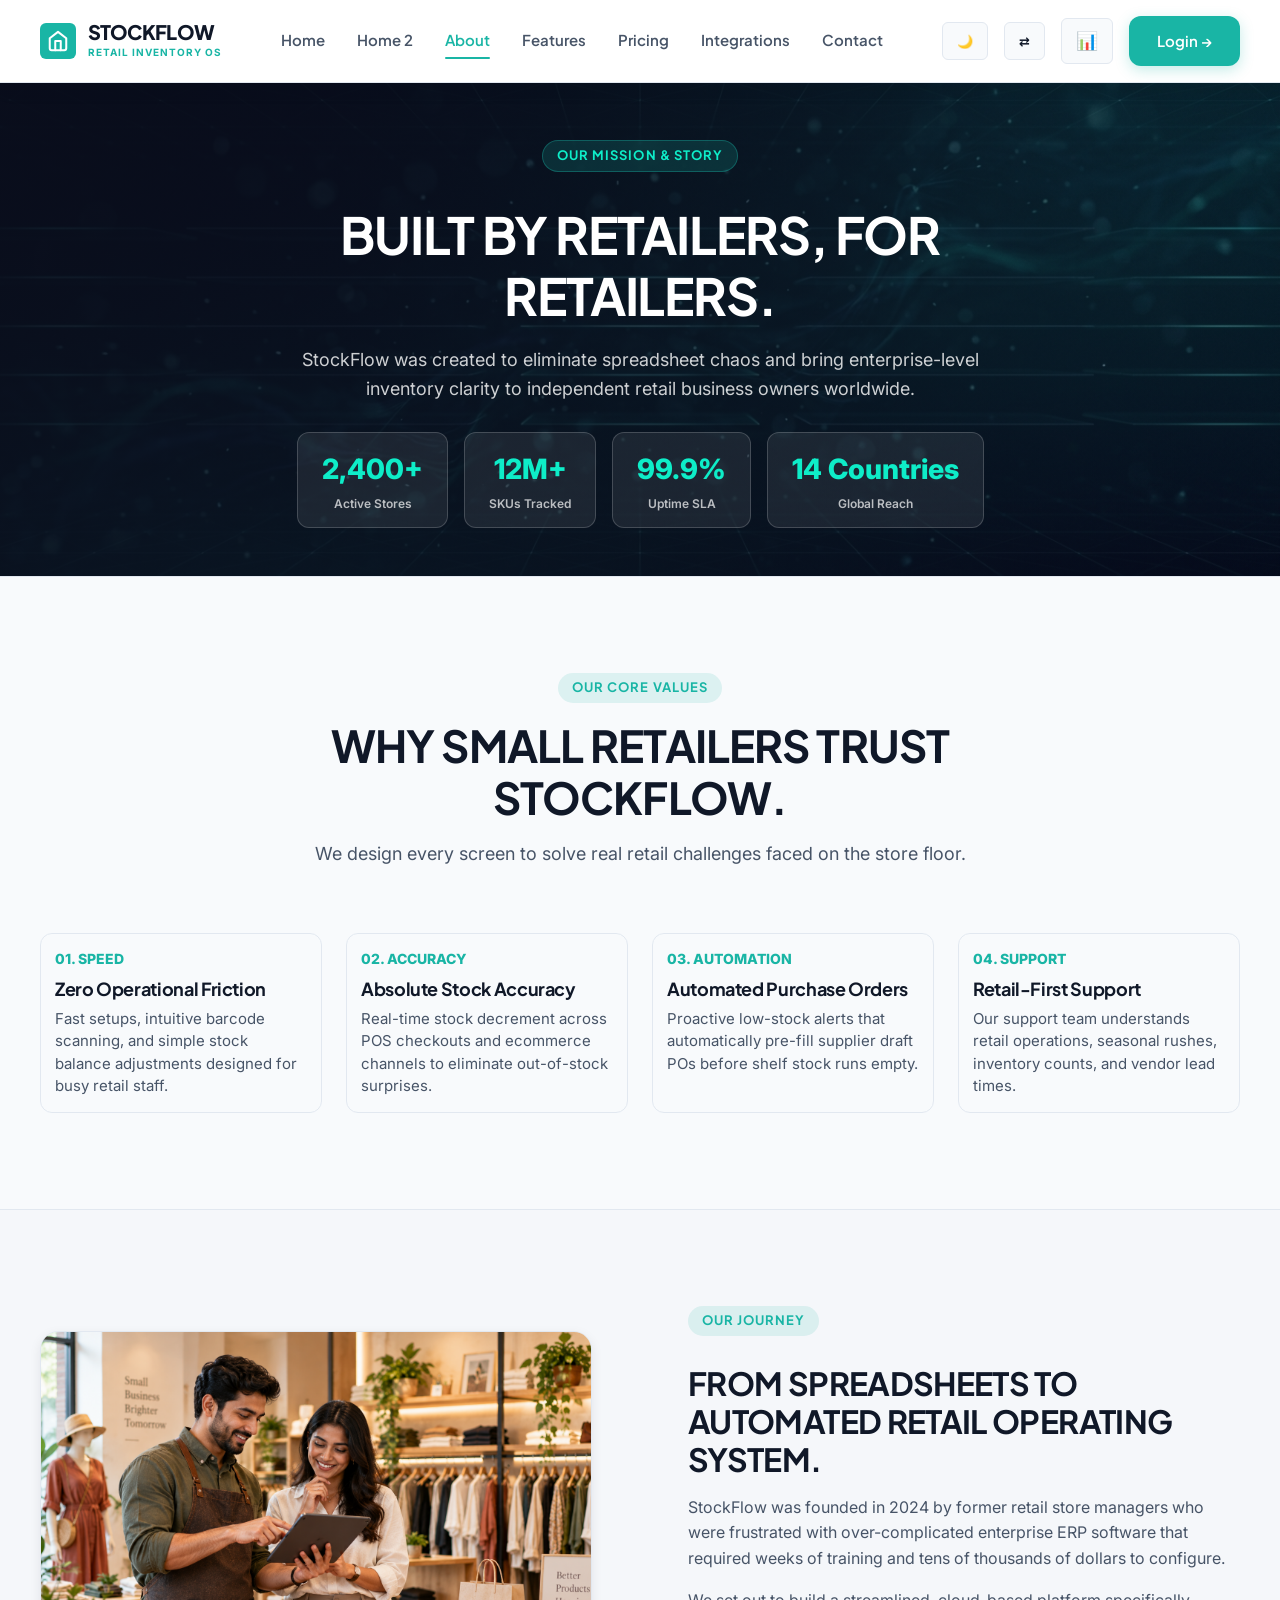
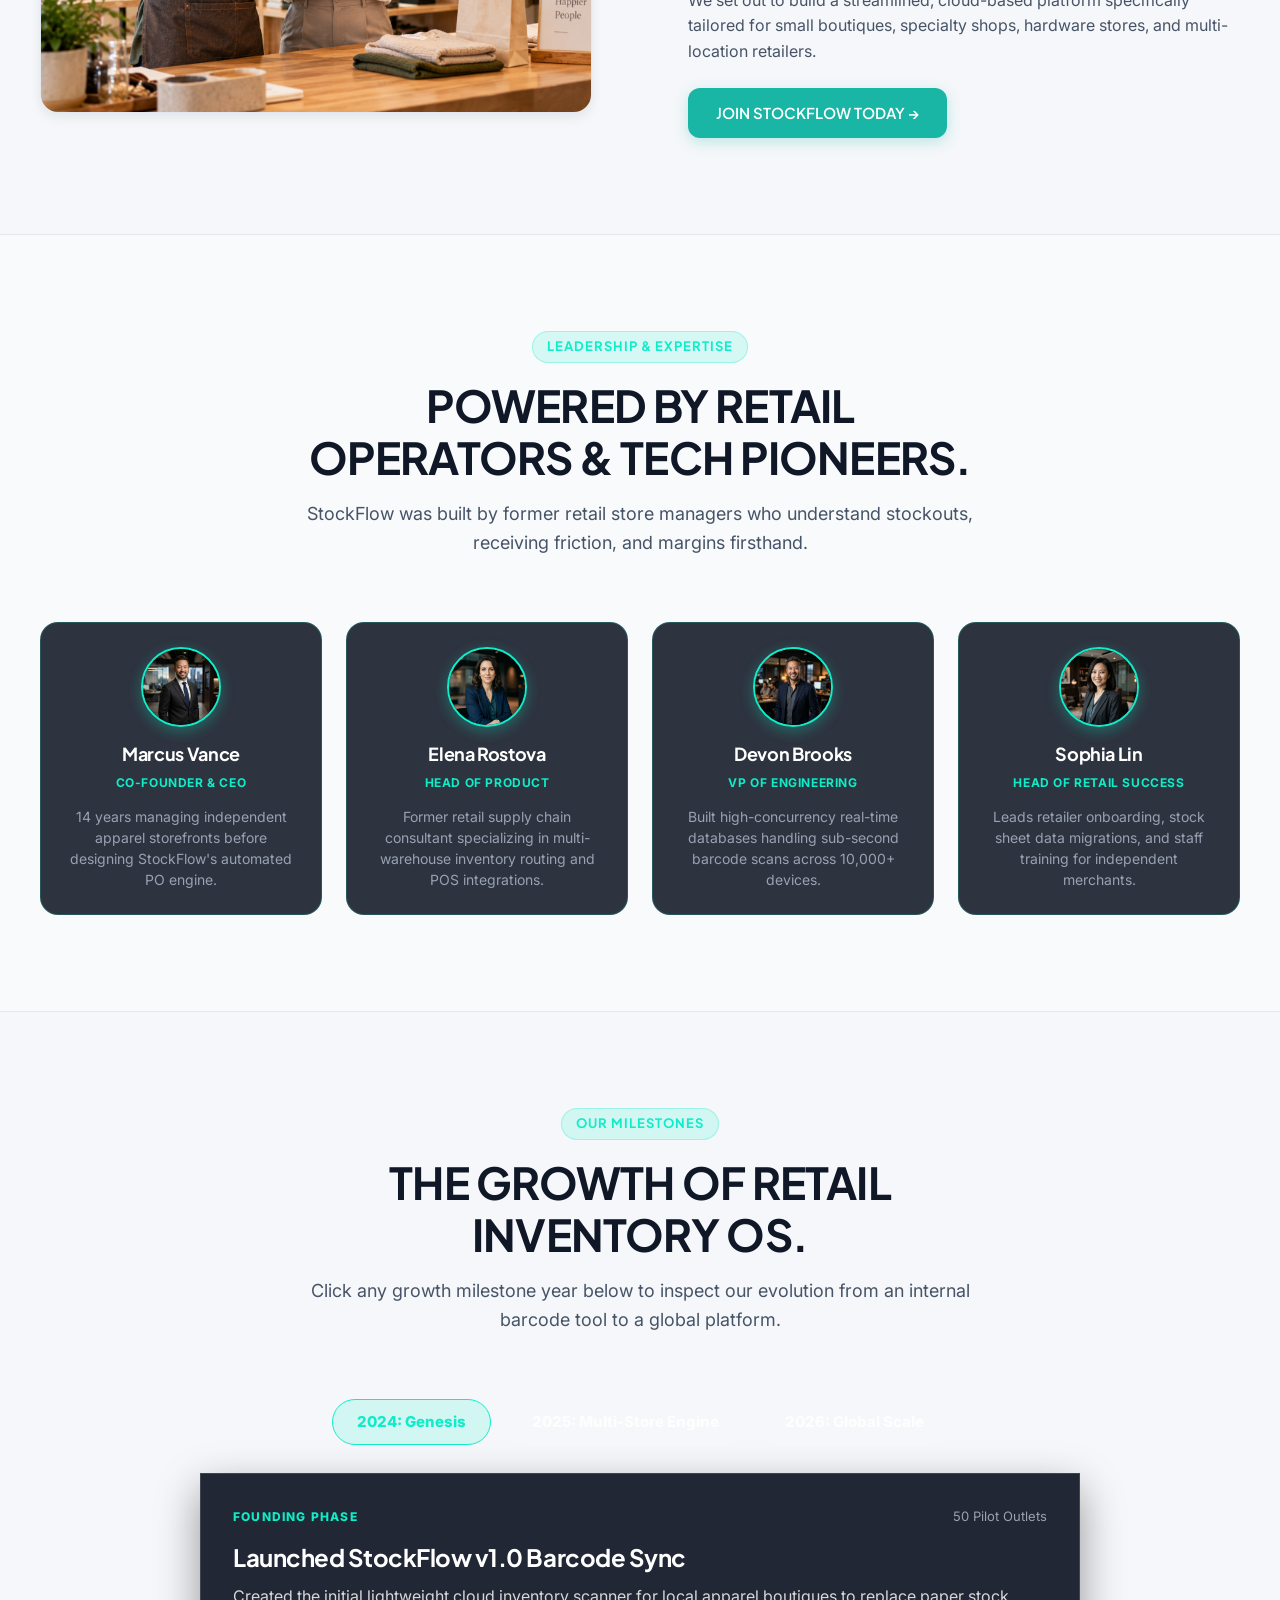
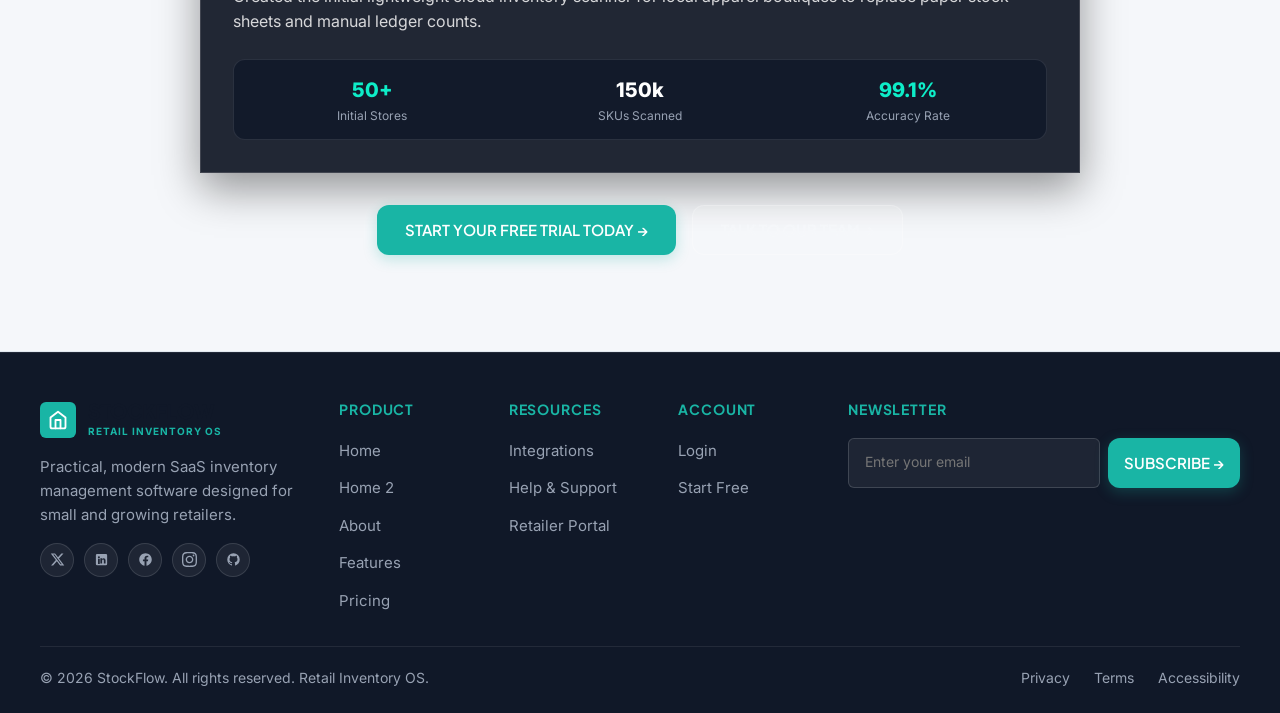
==== about.html @ 1d2ec128 "Fix line-clamp property compatibility and update site assets" ====
<!DOCTYPE html>
<html lang="en" data-theme="light" dir="ltr">
<head>
  <meta charset="UTF-8">
  <meta name="viewport" content="width=device-width, initial-scale=1.0">
  <title>About Us | StockFlow Retail Inventory OS</title>
  <meta name="description" content="Learn about StockFlow's mission to help small retailers manage inventory, automate purchase orders, and grow store margins with simplicity.">
  <link rel="icon" type="image/svg+xml" href="assets/images/favicon.svg">
  <script>
    (function() {
      function safeGet(key, def) {
        try { return localStorage.getItem(key) || def; } catch(e) { return def; }
      }
      function safeSet(key, val) {
        try { localStorage.setItem(key, val); } catch(e) {}
      }
      window.applyTheme = function(theme) {
        document.documentElement.setAttribute('data-theme', theme);
        safeSet('stockflow_theme', theme);
        var btns = document.querySelectorAll('.js-theme-toggle');
        for(var i=0; i<btns.length; i++) {
          btns[i].innerHTML = theme === 'dark' ? '☀️' : '🌙';
        }
      };
      window.toggleTheme = function() {
        var curr = document.documentElement.getAttribute('data-theme') || 'light';
        window.applyTheme(curr === 'dark' ? 'light' : 'dark');
      };
      window.applyRTL = function(dir) {
        document.documentElement.setAttribute('dir', dir);
        safeSet('stockflow_rtl', dir);
        var btns = document.querySelectorAll('.js-rtl-toggle');
        for(var i=0; i<btns.length; i++) {
          btns[i].innerHTML = '⇄';
        }
      };
      window.toggleRTL = function() {
        var curr = document.documentElement.getAttribute('dir') || 'ltr';
        window.applyRTL(curr === 'rtl' ? 'ltr' : 'rtl');
      };
      window.openMobileMenu = function() {
        var mobileMenu = document.getElementById('mobileMenu');
        if (mobileMenu) {
          mobileMenu.classList.add('active');
          document.body.style.overflow = 'hidden';
        }
      };
      window.closeMobileMenu = function() {
        var mobileMenu = document.getElementById('mobileMenu');
        if (mobileMenu) {
          mobileMenu.classList.remove('active');
          document.body.style.overflow = '';
        }
      };
      window.toggleMobileMenu = function() {
        var mobileMenu = document.getElementById('mobileMenu');
        if (mobileMenu) {
          if (mobileMenu.classList.contains('active')) {
            window.closeMobileMenu();
          } else {
            window.openMobileMenu();
          }
        }
      };
      var initTheme = safeGet('stockflow_theme', 'light');
      var initRTL = safeGet('stockflow_rtl', 'ltr');
      document.documentElement.setAttribute('data-theme', initTheme);
      document.documentElement.setAttribute('dir', initRTL);
    })();
  </script>
  <link rel="stylesheet" href="assets/css/style.css">
</head>
<body>

  <!-- NAVBAR -->
  <header class="navbar">
    <div class="container nav-container">
      <a href="index.html" class="brand-logo" id="navLogo">
        <div class="brand-icon">
          <svg width="22" height="22" viewBox="0 0 24 24" fill="none" stroke="currentColor" stroke-width="2.2" stroke-linecap="round" stroke-linejoin="round">
            <path d="M3 9l9-7 9 7v11a2 2 0 0 1-2 2H5a2 2 0 0 1-2-2z"/>
            <polyline points="9 22 9 12 15 12 15 22"/>
          </svg>
        </div>
        <div class="brand-text">
          <span class="brand-name">STOCKFLOW</span>
          <span class="brand-desc">RETAIL INVENTORY OS</span>
        </div>
      </a>

      <nav>
        <ul class="nav-links">
          <li><a href="index.html" class="nav-link">Home</a></li>
          <li><a href="home-2.html" class="nav-link">Home 2</a></li>
          <li><a href="about.html" class="nav-link active">About</a></li>
          <li><a href="features.html" class="nav-link">Features</a></li>
          <li><a href="pricing.html" class="nav-link">Pricing</a></li>
          <li><a href="integrations.html" class="nav-link">Integrations</a></li>
          <li><a href="contact.html" class="nav-link">Contact</a></li>
        </ul>
      </nav>

      <div class="nav-actions">
        <button class="control-btn js-theme-toggle" id="desktopThemeBtn" title="Toggle Theme" onclick="toggleTheme()">🌙</button>
        <button class="control-btn js-rtl-toggle" id="desktopRTLBtn" title="Toggle RTL" onclick="toggleRTL()">⇄</button>
        <a href="dashboard.html" class="control-btn" title="Dashboard" style="font-size:1.1rem;">📊</a>
        <a href="login.html" class="btn btn-primary">Login →</a>
      </div>

      <button class="hamburger-btn" id="hamburgerBtn" aria-label="Toggle Navigation" onclick="openMobileMenu()">
        <svg width="24" height="24" fill="none" stroke="currentColor" stroke-width="2"><line x1="3" y1="6" x2="21" y2="6"/><line x1="3" y1="12" x2="21" y2="12"/><line x1="3" y1="18" x2="21" y2="18"/></svg>
      </button>
    </div>
  </header>

  <!-- Mobile Drawer -->
  <div class="mobile-menu" id="mobileMenu">
    <div class="mobile-overlay" onclick="closeMobileMenu()"></div>
    <div class="mobile-drawer">
      <div>
        <div class="mobile-drawer-header">
          <div class="brand-logo">
            <div class="brand-icon">
              <svg width="20" height="20" viewBox="0 0 24 24" fill="none" stroke="currentColor" stroke-width="2.2" stroke-linecap="round" stroke-linejoin="round">
                <path d="M3 9l9-7 9 7v11a2 2 0 0 1-2 2H5a2 2 0 0 1-2-2z"/>
                <polyline points="9 22 9 12 15 12 15 22"/>
              </svg>
            </div>
            <div class="brand-text">
              <span class="brand-name">STOCKFLOW</span>
              <span class="brand-desc">RETAIL INVENTORY OS</span>
            </div>
          </div>
          <button type="button" class="mobile-close-btn" id="closeMenuBtn" onclick="closeMobileMenu()">&times;</button>
        </div>
        <ul class="mobile-nav-links">
          <li><a href="index.html" class="mobile-nav-link">Home</a></li>
          <li><a href="home-2.html" class="mobile-nav-link">Home 2</a></li>
          <li><a href="about.html" class="mobile-nav-link active">About</a></li>
          <li><a href="features.html" class="mobile-nav-link">Features</a></li>
          <li><a href="pricing.html" class="mobile-nav-link">Pricing</a></li>
          <li><a href="integrations.html" class="mobile-nav-link">Integrations</a></li>
          <li><a href="contact.html" class="mobile-nav-link">Contact</a></li>
        </ul>
      </div>
      <div>
        <div class="mobile-controls">
          <div class="mobile-controls-row">
            <button class="control-btn js-theme-toggle" style="flex:1;" title="Toggle Theme" onclick="toggleTheme()">🌙</button>
            <button class="control-btn js-rtl-toggle" style="flex:1;" title="Toggle RTL" onclick="toggleRTL()">⇄</button>
            <a href="dashboard.html" class="control-btn" style="flex:1; text-align:center; font-size:1.1rem;" title="Dashboard">📊</a>
          </div>
          <a href="login.html" class="btn btn-primary" style="width: 100%;">Login →</a>
        </div>
      </div>
    </div>
  </div>

  <!-- ==========================================================================
       SECTION 01 — COMPACT INNER HERO WITH BG IMAGE
       ========================================================================== -->
  <section class="section" style="
    background-image: url('assets/img/hero-bg.jpg');
    background-size: cover;
    background-position: center;
    background-repeat: no-repeat;
    position: relative;
    padding-block: 64px 48px;
    overflow: hidden;
  ">
    <div style="
      position: absolute; inset: 0; z-index: 0;
      background:
        linear-gradient(105deg, rgba(10,14,28,0.92) 0%, rgba(10,14,28,0.75) 60%, rgba(10,14,28,0.45) 100%),
        radial-gradient(ellipse 70% 90% at 75% 50%, rgba(25,181,165,0.15) 0%, transparent 70%);
    "></div>

    <div class="container text-center" style="position: relative; z-index: 1; display: flex; flex-direction: column; align-items: center; text-align: center;">
      <span class="eyebrow" style="background: rgba(25,181,165,0.18); border: 1px solid rgba(25,181,165,0.35); color: #0EEDC8; margin-inline: auto;">OUR MISSION & STORY</span>
      <h1 class="section-title" style="color: #FFFFFF; font-size: clamp(2.25rem, 4vw, 3.25rem); max-width: 820px; margin-inline: auto; margin-block: 16px 20px; text-align: center;">
        BUILT BY RETAILERS, FOR RETAILERS.
      </h1>
      <p class="section-desc" style="color: rgba(255,255,255,0.80); max-width: 680px; margin-inline: auto; margin-bottom: 28px; text-align: center;">
        StockFlow was created to eliminate spreadsheet chaos and bring enterprise-level inventory clarity to independent retail business owners worldwide.
      </p>

      <!-- Stat Badges Row -->
      <div style="display: flex; gap: 16px; justify-content: center; flex-wrap: wrap;" class="reveal reveal-scale">
        <div style="background: rgba(255,255,255,0.08); backdrop-filter: blur(8px); border: 1px solid rgba(255,255,255,0.18); padding: 14px 24px; border-radius: var(--radius-md); min-width: 130px;">
          <div style="font-size: 1.75rem; font-weight: 800; color: #0EEDC8;" data-counter="2400" data-suffix="+">2,400+</div>
          <div style="font-size: 0.75rem; color: rgba(255,255,255,0.7); font-weight: 600; margin-top: 2px;">Active Stores</div>
        </div>
        <div style="background: rgba(255,255,255,0.08); backdrop-filter: blur(8px); border: 1px solid rgba(255,255,255,0.18); padding: 14px 24px; border-radius: var(--radius-md); min-width: 130px;">
          <div style="font-size: 1.75rem; font-weight: 800; color: #0EEDC8;" data-counter="12" data-suffix="M+">12M+</div>
          <div style="font-size: 0.75rem; color: rgba(255,255,255,0.7); font-weight: 600; margin-top: 2px;">SKUs Tracked</div>
        </div>
        <div style="background: rgba(255,255,255,0.08); backdrop-filter: blur(8px); border: 1px solid rgba(255,255,255,0.18); padding: 14px 24px; border-radius: var(--radius-md); min-width: 130px;">
          <div style="font-size: 1.75rem; font-weight: 800; color: #0EEDC8;" data-counter="99.9" data-suffix="%" data-decimals="1">99.9%</div>
          <div style="font-size: 0.75rem; color: rgba(255,255,255,0.7); font-weight: 600; margin-top: 2px;">Uptime SLA</div>
        </div>
        <div style="background: rgba(255,255,255,0.08); backdrop-filter: blur(8px); border: 1px solid rgba(255,255,255,0.18); padding: 14px 24px; border-radius: var(--radius-md); min-width: 130px;">
          <div style="font-size: 1.75rem; font-weight: 800; color: #0EEDC8;" data-counter="14" data-suffix=" Countries">14 Countries</div>
          <div style="font-size: 0.75rem; color: rgba(255,255,255,0.7); font-weight: 600; margin-top: 2px;">Global Reach</div>
        </div>
      </div>
    </div>
  </section>

  <!-- ==========================================================================
       SECTION 02 — CORE PILLARS
       ========================================================================== -->
  <section class="section" style="background: var(--bg-surface-elevated); border-block: 1px solid var(--border-color);">
    <div class="container">
      <div class="section-header text-center reveal">
        <span class="eyebrow">OUR CORE VALUES</span>
        <h2 class="section-title">WHY SMALL RETAILERS TRUST STOCKFLOW.</h2>
        <p class="section-desc">We design every screen to solve real retail challenges faced on the store floor.</p>
      </div>

      <div style="display: grid; grid-template-columns: repeat(auto-fit, minmax(260px, 1fr)); gap: 24px;">
        <div class="mini-stat reveal delay-1">
          <div style="font-weight: 800; font-size: 0.875rem; color: var(--brand-teal); margin-bottom: 8px;">01. SPEED</div>
          <h4 style="font-size: 1.125rem; margin-bottom: 8px;">Zero Operational Friction</h4>
          <p style="font-size: 0.9375rem; color: var(--text-secondary); line-height: 1.5;">
            Fast setups, intuitive barcode scanning, and simple stock balance adjustments designed for busy retail staff.
          </p>
        </div>

        <div class="mini-stat reveal delay-2">
          <div style="font-weight: 800; font-size: 0.875rem; color: var(--brand-teal); margin-bottom: 8px;">02. ACCURACY</div>
          <h4 style="font-size: 1.125rem; margin-bottom: 8px;">Absolute Stock Accuracy</h4>
          <p style="font-size: 0.9375rem; color: var(--text-secondary); line-height: 1.5;">
            Real-time stock decrement across POS checkouts and ecommerce channels to eliminate out-of-stock surprises.
          </p>
        </div>

        <div class="mini-stat reveal delay-3">
          <div style="font-weight: 800; font-size: 0.875rem; color: var(--brand-teal); margin-bottom: 8px;">03. AUTOMATION</div>
          <h4 style="font-size: 1.125rem; margin-bottom: 8px;">Automated Purchase Orders</h4>
          <p style="font-size: 0.9375rem; color: var(--text-secondary); line-height: 1.5;">
            Proactive low-stock alerts that automatically pre-fill supplier draft POs before shelf stock runs empty.
          </p>
        </div>

        <div class="mini-stat reveal delay-4">
          <div style="font-weight: 800; font-size: 0.875rem; color: var(--brand-teal); margin-bottom: 8px;">04. SUPPORT</div>
          <h4 style="font-size: 1.125rem; margin-bottom: 8px;">Retail-First Support</h4>
          <p style="font-size: 0.9375rem; color: var(--text-secondary); line-height: 1.5;">
            Our support team understands retail operations, seasonal rushes, inventory counts, and vendor lead times.
          </p>
        </div>
      </div>
    </div>
  </section>

  <!-- ==========================================================================
       SECTION 03 — STORY & VISUAL SHOWCASE
       ========================================================================== -->
  <section class="section">
    <div class="container split-grid">
      <div class="reveal reveal-left" style="overflow: hidden; border-radius: var(--radius-lg); border: 1px solid var(--border-color); box-shadow: var(--shadow-md);">
        <img src="assets/img/retail-journey-mission.jpg" onerror="this.onerror=null; this.src='assets/img/retail-store-hero.jpg';" alt="StockFlow modern retail store environment" style="width: 100%; height: 100%; object-fit: cover; min-height: 380px; display: block;">
      </div>

      <div class="reveal reveal-right">
        <span class="eyebrow">OUR JOURNEY</span>
        <h2 class="section-title" style="font-size: 2rem; margin-block: 12px 16px;">FROM SPREADSHEETS TO AUTOMATED RETAIL OPERATING SYSTEM.</h2>
        <p style="font-size: 1rem; color: var(--text-secondary); line-height: 1.6; margin-bottom: 16px;">
          StockFlow was founded in 2024 by former retail store managers who were frustrated with over-complicated enterprise ERP software that required weeks of training and tens of thousands of dollars to configure.
        </p>
        <p style="font-size: 1rem; color: var(--text-secondary); line-height: 1.6; margin-bottom: 24px;">
          We set out to build a streamlined, cloud-based platform specifically tailored for small boutiques, specialty shops, hardware stores, and multi-location retailers.
        </p>
        <a href="pricing.html" class="btn btn-primary">JOIN STOCKFLOW TODAY →</a>
      </div>
    </div>
  </section>

  <!-- ==========================================================================
       ABOUT SECTION 04 (NEW UNIQUE SECTION 1) — LEADERSHIP & RETAIL ADVISORY
       ========================================================================== -->
  <section class="section" style="background: var(--bg-surface-elevated); border-top: 1px solid var(--border-color); padding-block: var(--space-2xl);">
    <div class="container">
      <div class="section-header text-center reveal">
        <span class="eyebrow" style="background: rgba(14,237,200,0.15); border: 1px solid rgba(14,237,200,0.3); color: #0EEDC8;">LEADERSHIP & EXPERTISE</span>
        <h2 class="section-title">POWERED BY RETAIL OPERATORS & TECH PIONEERS.</h2>
        <p class="section-desc">StockFlow was built by former retail store managers who understand stockouts, receiving friction, and margins firsthand.</p>
      </div>

      <div class="reveal reveal-scale" style="display: grid; grid-template-columns: repeat(auto-fit, minmax(240px, 1fr)); gap: 24px;">
        <!-- Leader 1 -->
        <div style="
          background: rgba(10, 16, 30, 0.85);
          border: 1px solid rgba(14, 237, 200, 0.2);
          border-radius: var(--radius-lg);
          padding: 24px;
          text-align: center;
          transition: transform 0.3s ease;
        ">
          <img src="assets/img/leader-marcus.jpg" alt="Marcus Vance - Co-Founder & CEO" style="width: 80px; height: 80px; border-radius: 50%; object-fit: cover; margin: 0 auto 16px; border: 2px solid #0EEDC8; box-shadow: 0 4px 14px rgba(14, 237, 200, 0.3); display: block;">
          <h3 style="font-size: 1.125rem; color: #FFFFFF; margin-bottom: 4px;">Marcus Vance</h3>
          <span style="font-size: 0.75rem; color: #0EEDC8; font-weight: 700; text-transform: uppercase; letter-spacing: 0.05em;">Co-Founder & CEO</span>
          <p style="font-size: 0.875rem; color: #98A2B3; margin-top: 12px; line-height: 1.5;">
            14 years managing independent apparel storefronts before designing StockFlow's automated PO engine.
          </p>
        </div>

        <!-- Leader 2 -->
        <div style="
          background: rgba(10, 16, 30, 0.85);
          border: 1px solid rgba(14, 237, 200, 0.2);
          border-radius: var(--radius-lg);
          padding: 24px;
          text-align: center;
          transition: transform 0.3s ease;
        ">
          <img src="assets/img/leader-elena.jpg" alt="Elena Rostova - Head of Product" style="width: 80px; height: 80px; border-radius: 50%; object-fit: cover; margin: 0 auto 16px; border: 2px solid #0EEDC8; box-shadow: 0 4px 14px rgba(14, 237, 200, 0.3); display: block;">
          <h3 style="font-size: 1.125rem; color: #FFFFFF; margin-bottom: 4px;">Elena Rostova</h3>
          <span style="font-size: 0.75rem; color: #0EEDC8; font-weight: 700; text-transform: uppercase; letter-spacing: 0.05em;">Head of Product</span>
          <p style="font-size: 0.875rem; color: #98A2B3; margin-top: 12px; line-height: 1.5;">
            Former retail supply chain consultant specializing in multi-warehouse inventory routing and POS integrations.
          </p>
        </div>

        <!-- Leader 3 -->
        <div style="
          background: rgba(10, 16, 30, 0.85);
          border: 1px solid rgba(14, 237, 200, 0.2);
          border-radius: var(--radius-lg);
          padding: 24px;
          text-align: center;
          transition: transform 0.3s ease;
        ">
          <img src="assets/img/leader-devon.jpg" alt="Devon Brooks - VP of Engineering" style="width: 80px; height: 80px; border-radius: 50%; object-fit: cover; margin: 0 auto 16px; border: 2px solid #0EEDC8; box-shadow: 0 4px 14px rgba(14, 237, 200, 0.3); display: block;">
          <h3 style="font-size: 1.125rem; color: #FFFFFF; margin-bottom: 4px;">Devon Brooks</h3>
          <span style="font-size: 0.75rem; color: #0EEDC8; font-weight: 700; text-transform: uppercase; letter-spacing: 0.05em;">VP of Engineering</span>
          <p style="font-size: 0.875rem; color: #98A2B3; margin-top: 12px; line-height: 1.5;">
            Built high-concurrency real-time databases handling sub-second barcode scans across 10,000+ devices.
          </p>
        </div>

        <!-- Leader 4 -->
        <div style="
          background: rgba(10, 16, 30, 0.85);
          border: 1px solid rgba(14, 237, 200, 0.2);
          border-radius: var(--radius-lg);
          padding: 24px;
          text-align: center;
          transition: transform 0.3s ease;
        ">
          <img src="assets/img/leader-sophia.jpg" alt="Sophia Lin - Head of Retail Success" style="width: 80px; height: 80px; border-radius: 50%; object-fit: cover; margin: 0 auto 16px; border: 2px solid #0EEDC8; box-shadow: 0 4px 14px rgba(14, 237, 200, 0.3); display: block;">
          <h3 style="font-size: 1.125rem; color: #FFFFFF; margin-bottom: 4px;">Sophia Lin</h3>
          <span style="font-size: 0.75rem; color: #0EEDC8; font-weight: 700; text-transform: uppercase; letter-spacing: 0.05em;">Head of Retail Success</span>
          <p style="font-size: 0.875rem; color: #98A2B3; margin-top: 12px; line-height: 1.5;">
            Leads retailer onboarding, stock sheet data migrations, and staff training for independent merchants.
          </p>
        </div>
      </div>
    </div>
  </section>

  <!-- ==========================================================================
       ABOUT SECTION 05 (NEW UNIQUE SECTION 2) — EVOLUTION MILESTONE TIMELINE
       ========================================================================== -->
  <section class="section" style="background: var(--bg-surface-main); border-block: 1px solid var(--border-color); padding-block: var(--space-2xl);">
    <div class="container">
      <div class="section-header text-center reveal">
        <span class="eyebrow" style="background: rgba(14,237,200,0.15); border: 1px solid rgba(14,237,200,0.3); color: #0EEDC8;">OUR MILESTONES</span>
        <h2 class="section-title">THE GROWTH OF RETAIL INVENTORY OS.</h2>
        <p class="section-desc">Click any growth milestone year below to inspect our evolution from an internal barcode tool to a global platform.</p>
      </div>

      <div class="reveal reveal-scale" style="max-width: 880px; margin: 0 auto;">
        <!-- Timeline Year Selector Tabs -->
        <div class="about-timeline-nav" id="aboutMilestoneTabs" style="display: flex; gap: 16px; justify-content: center; margin-bottom: 28px;">
          <button class="about-timeline-btn active" data-year="2024" style="
            background: rgba(14,237,200,0.15);
            border: 1px solid #0EEDC8;
            color: #0EEDC8;
            padding: 10px 24px;
            border-radius: 30px;
            font-size: 0.9375rem;
            font-weight: 800;
            cursor: pointer;
            transition: all 0.25s ease;
          ">2024: Genesis</button>

          <button class="about-timeline-btn" data-year="2025" style="
            background: rgba(255,255,255,0.05);
            border: 1px solid rgba(255,255,255,0.15);
            color: rgba(255,255,255,0.8);
            padding: 10px 24px;
            border-radius: 30px;
            font-size: 0.9375rem;
            font-weight: 800;
            cursor: pointer;
            transition: all 0.25s ease;
          ">2025: Multi-Store Engine</button>

          <button class="about-timeline-btn" data-year="2026" style="
            background: rgba(255,255,255,0.05);
            border: 1px solid rgba(255,255,255,0.15);
            color: rgba(255,255,255,0.8);
            padding: 10px 24px;
            border-radius: 30px;
            font-size: 0.9375rem;
            font-weight: 800;
            cursor: pointer;
            transition: all 0.25s ease;
          ">2026: Global Scale</button>
        </div>

        <!-- Showcase Box -->
        <div style="
          background: rgba(10, 16, 30, 0.9);
          border: 1px solid rgba(255,255,255,0.14);
          border-radius: var(--radius-xl);
          padding: 32px;
          box-shadow: 0 16px 40px rgba(0,0,0,0.4);
        " id="aboutMilestoneBox">
          <div style="display: flex; justify-content: space-between; align-items: center; flex-wrap: wrap; gap: 12px; margin-bottom: 16px;">
            <span style="font-size: 0.75rem; color: #0EEDC8; font-weight: 800; letter-spacing: 0.1em;" id="mBadge">FOUNDING PHASE</span>
            <span style="font-size: 0.8125rem; color: #98A2B3;" id="mMeta">50 Pilot Outlets</span>
          </div>

          <h3 style="font-size: 1.5rem; color: #FFFFFF; margin-bottom: 12px;" id="mTitle">Launched StockFlow v1.0 Barcode Sync</h3>
          <p style="font-size: 1rem; color: rgba(255,255,255,0.82); line-height: 1.6; margin-bottom: 24px;" id="mDesc">
            Created the initial lightweight cloud inventory scanner for local apparel boutiques to replace paper stock sheets and manual ledger counts.
          </p>

          <div style="display: grid; grid-template-columns: repeat(3, 1fr); gap: 12px; background: rgba(16, 24, 40, 0.8); border: 1px solid rgba(255,255,255,0.1); border-radius: var(--radius-md); padding: 14px 10px; text-align: center;" id="mStats">
            <div>
              <div style="font-size: 1.25rem; font-weight: 800; color: #0EEDC8;">50+</div>
              <div style="font-size: 0.75rem; color: #98A2B3;">Initial Stores</div>
            </div>
            <div>
              <div style="font-size: 1.25rem; font-weight: 800; color: #FFFFFF;">150k</div>
              <div style="font-size: 0.75rem; color: #98A2B3;">SKUs Scanned</div>
            </div>
            <div>
              <div style="font-size: 1.25rem; font-weight: 800; color: #0EEDC8;">99.1%</div>
              <div style="font-size: 0.75rem; color: #98A2B3;">Accuracy Rate</div>
            </div>
          </div>
        </div>

        <div class="btn-group" style="margin-top: 32px; justify-content: center;">
          <a href="pricing.html" class="btn btn-primary">START YOUR FREE TRIAL TODAY →</a>
          <a href="contact.html" class="btn btn-navy-secondary" style="border-color: rgba(255,255,255,0.25);">TALK TO OUR TEAM →</a>
        </div>

      </div>
    </div>
  </section>

  <!-- FOOTER -->
  <footer class="footer">
    <div class="container">
      <div class="footer-grid">
        <div class="footer-brand">
          <div class="brand-logo">
            <div class="brand-icon">
              <svg width="20" height="20" viewBox="0 0 24 24" fill="none" stroke="currentColor" stroke-width="2.2" stroke-linecap="round" stroke-linejoin="round">
                <path d="M3 9l9-7 9 7v11a2 2 0 0 1-2 2H5a2 2 0 0 1-2-2z"/>
                <polyline points="9 22 9 12 15 12 15 22"/>
              </svg>
            </div>
            <div class="brand-text">
              <span class="brand-name">STOCKFLOW</span>
              <span class="brand-desc">RETAIL INVENTORY OS</span>
            </div>
          </div>
          <p>Practical, modern SaaS inventory management software designed for small and growing retailers.</p>
          <div class="footer-social-links">
            <a href="#" class="footer-social-icon" aria-label="X (formerly Twitter)" title="X (Twitter)">
              <svg width="15" height="15" viewBox="0 0 24 24" fill="currentColor"><path d="M18.244 2.25h3.308l-7.227 8.26 8.502 11.24H16.17l-5.214-6.817L4.99 21.75H1.68l7.73-8.835L1.254 2.25H8.08l4.713 6.231zm-1.161 17.52h1.833L7.084 4.126H5.117z"/></svg>
            </a>
            <a href="#" class="footer-social-icon" aria-label="LinkedIn" title="LinkedIn">
              <svg width="15" height="15" viewBox="0 0 24 24" fill="currentColor"><path d="M19 3a2 2 0 0 1 2 2v14a2 2 0 0 1-2 2H5a2 2 0 0 1-2-2V5a2 2 0 0 1 2-2h14m-.5 15.5v-5.3a3.26 3.26 0 0 0-3.26-3.26c-.85 0-1.84.52-2.28 1.3v-1.11h-2.79v8.37h2.79v-4.93c0-.77.62-1.4 1.39-1.4a1.4 1.4 0 0 1 1.4 1.4v4.93h2.75M6.46 10.9v8.37H9.25V10.9H6.46M7.86 6.74a1.62 1.62 0 1 0 0 3.24 1.62 1.62 0 0 0 0-3.24z"/></svg>
            </a>
            <a href="#" class="footer-social-icon" aria-label="Facebook" title="Facebook">
              <svg width="15" height="15" viewBox="0 0 24 24" fill="currentColor"><path d="M22 12c0-5.52-4.48-10-10-10S2 6.48 2 12c0 4.99 3.66 9.12 8.44 9.88v-6.99H7.9v-2.89h2.54V9.8c0-2.51 1.49-3.89 3.78-3.89 1.09 0 2.23.19 2.23.19v2.47h-1.26c-1.24 0-1.63.77-1.63 1.56v1.88h2.78l-.45 2.89h-2.33v6.99C18.34 21.12 22 16.99 22 12z"/></svg>
            </a>
            <a href="#" class="footer-social-icon" aria-label="Instagram" title="Instagram">
              <svg width="15" height="15" viewBox="0 0 24 24" fill="currentColor"><path d="M12 2.163c3.204 0 3.584.012 4.85.07 3.252.148 4.771 1.691 4.919 4.919.058 1.265.069 1.645.069 4.849 0 3.205-.012 3.584-.069 4.849-.149 3.225-1.664 4.771-4.919 4.919-1.266.058-1.644.07-4.85.07-3.204 0-3.584-.012-4.849-.07-3.26-.149-4.771-1.699-4.919-4.92-.058-1.265-.07-1.644-.07-4.849 0-3.204.013-3.583.07-4.849.149-3.227 1.664-4.771 4.919-4.919 1.266-.057 1.645-.069 4.849-.069zm0-2.163c-3.259 0-3.667.014-4.947.072-4.358.2-6.78 2.618-6.98 6.98-.059 1.281-.073 1.689-.073 4.948 0 3.259.014 3.668.072 4.948.2 4.358 2.618 6.78 6.98 6.98 1.281.058 1.689.072 4.948.072 3.259 0 3.668-.014 4.948-.072 4.354-.2 6.782-2.618 6.979-6.98.059-1.28.073-1.689.073-4.948 0-3.259-.014-3.667-.072-4.947-.196-4.354-2.617-6.78-6.979-6.98-1.281-.059-1.69-.073-4.949-.073zm0 5.838c-3.403 0-6.162 2.759-6.162 6.162s2.759 6.163 6.162 6.163 6.162-2.759 6.162-6.163c0-3.403-2.759-6.162-6.162-6.162zm0 10.162c-2.209 0-4-1.79-4-4 0-2.209 1.791-4 4-4s4 1.791 4 4c0 2.21-1.791 4-4 4zm6.406-11.845c-.796 0-1.441.645-1.441 1.44s.645 1.44 1.441 1.44c.795 0 1.439-.645 1.439-1.44s-.644-1.44-1.439-1.44z"/></svg>
            </a>
            <a href="#" class="footer-social-icon" aria-label="GitHub" title="GitHub">
              <svg width="15" height="15" viewBox="0 0 24 24" fill="currentColor"><path d="M12 2A10 10 0 0 0 2 12c0 4.42 2.87 8.17 6.84 9.5.5.08.66-.23.66-.5v-1.69c-2.77.6-3.36-1.34-3.36-1.34-.46-1.16-1.11-1.47-1.11-1.47-.91-.62.07-.6.07-.6 1 .07 1.53 1.03 1.53 1.03.87 1.52 2.34 1.07 2.91.83.1-.65.35-1.09.63-1.34-2.22-.25-4.55-1.11-4.55-4.92 0-1.11.38-2 1.03-2.71-.1-.25-.45-1.29.1-2.64 0 0 .84-.27 2.75 1.02.79-.22 1.65-.33 2.5-.33.85 0 1.71.11 2.5.33 1.91-1.29 2.75-1.02 2.75-1.02.55 1.35.2 2.39.1 2.64.65.71 1.03 1.6 1.03 2.71 0 3.82-2.34 4.66-4.57 4.91.36.31.69.92.69 1.85V21c0 .27.16.59.67.5C19.14 20.16 22 16.42 22 12A10 10 0 0 0 12 2z"/></svg>
            </a>
          </div>
        </div>

        <div>
          <h4 class="footer-col-title">PRODUCT</h4>
          <ul class="footer-links">
            <li><a href="index.html">Home</a></li>
            <li><a href="home-2.html">Home 2</a></li>
            <li><a href="about.html">About</a></li>
            <li><a href="features.html">Features</a></li>
            <li><a href="pricing.html">Pricing</a></li>
          </ul>
        </div>

        <div>
          <h4 class="footer-col-title">RESOURCES</h4>
          <ul class="footer-links">
            <li><a href="integrations.html">Integrations</a></li>
            <li><a href="dashboard.html#help">Help & Support</a></li>
            <li><a href="login.html">Retailer Portal</a></li>
          </ul>
        </div>

        <div>
          <h4 class="footer-col-title">ACCOUNT</h4>
          <ul class="footer-links">
            <li><a href="login.html">Login</a></li>
            <li><a href="pricing.html">Start Free</a></li>
          </ul>
        </div>

        <div>
          <h4 class="footer-col-title">NEWSLETTER</h4>
          <form class="newsletter-form">
            <input type="email" placeholder="Enter your email" class="newsletter-input" required>
            <button type="submit" class="btn btn-primary" style="padding: 10px 16px;">SUBSCRIBE →</button>
          </form>
        </div>
      </div>
      <div class="footer-bottom">
        <div>© 2026 StockFlow. All rights reserved. Retail Inventory OS.</div>
        <div class="footer-bottom-links">
          <a href="#">Privacy</a><a href="#">Terms</a><a href="#">Accessibility</a>
        </div>
      </div>
    </div>
  </footer>

  <script src="assets/js/main.js"></script>
  <script>
    document.addEventListener('DOMContentLoaded', () => {
      const milestoneData = {
        '2024': {
          badge: 'GENESIS PHASE',
          meta: '50 Pilot Stores',
          title: 'Launched StockFlow v1.0 Barcode Sync',
          desc: 'Created the initial lightweight cloud inventory scanner for local apparel boutiques to replace paper stock sheets and manual ledger counts.',
          stat1Val: '50+', stat1Lbl: 'Pilot Outlets',
          stat2Val: '150k', stat2Lbl: 'SKUs Tracked',
          stat3Val: '99.1%', stat3Lbl: 'Accuracy Rate'
        },
        '2025': {
          badge: 'MULTI-STORE PLATFORM',
          meta: '800 Retail Outlets',
          title: 'Released Multi-Location POS & Warehouse Routing Engine',
          desc: 'Engineered sub-second real-time sync across physical register terminals, Shopify web stores, and central distribution centers.',
          stat1Val: '800+', stat1Lbl: 'Active Outlets',
          stat2Val: '4.2M', stat2Lbl: 'SKUs Managed',
          stat3Val: '99.9%', stat3Lbl: 'System Uptime'
        },
        '2026': {
          badge: 'GLOBAL RETAIL OS',
          meta: '2,400+ Active Retailers',
          title: 'Automated Purchase Orders & Profit Velocity Analytics',
          desc: 'Expanded internationally across 14 countries, bringing automated vendor PO triggers and predictive inventory health tools to independent merchants.',
          stat1Val: '2,400+', stat1Lbl: 'Global Stores',
          stat2Val: '12M+', stat2Lbl: 'SKUs Tracked',
          stat3Val: '$18M+', stat3Lbl: 'Deadstock Capital Saved'
        }
      };

      const milestoneBtns = document.querySelectorAll('.about-timeline-btn');
      const mBadge = document.getElementById('mBadge');
      const mMeta = document.getElementById('mMeta');
      const mTitle = document.getElementById('mTitle');
      const mDesc = document.getElementById('mDesc');
      const mStats = document.getElementById('mStats');

      milestoneBtns.forEach(btn => {
        btn.addEventListener('click', () => {
          const yr = btn.getAttribute('data-year');
          const data = milestoneData[yr];
          if (!data) return;

          milestoneBtns.forEach(b => {
            b.style.background = 'rgba(255,255,255,0.05)';
            b.style.borderColor = 'rgba(255,255,255,0.15)';
            b.style.color = 'rgba(255,255,255,0.8)';
          });

          btn.style.background = 'rgba(14,237,200,0.15)';
          btn.style.borderColor = '#0EEDC8';
          btn.style.color = '#0EEDC8';

          if (mBadge) mBadge.textContent = data.badge;
          if (mMeta) mMeta.textContent = data.meta;
          if (mTitle) mTitle.textContent = data.title;
          if (mDesc) mDesc.textContent = data.desc;

          if (mStats) {
            mStats.innerHTML = `
              <div>
                <div style="font-size: 1.25rem; font-weight: 800; color: #0EEDC8;">${data.stat1Val}</div>
                <div style="font-size: 0.75rem; color: #98A2B3;">${data.stat1Lbl}</div>
              </div>
              <div>
                <div style="font-size: 1.25rem; font-weight: 800; color: #FFFFFF;">${data.stat2Val}</div>
                <div style="font-size: 0.75rem; color: #98A2B3;">${data.stat2Lbl}</div>
              </div>
              <div>
                <div style="font-size: 1.25rem; font-weight: 800; color: #0EEDC8;">${data.stat3Val}</div>
                <div style="font-size: 0.75rem; color: #98A2B3;">${data.stat3Lbl}</div>
              </div>
            `;
          }
        });
      });
    });
  </script>
  <!-- BACK TO TOP BUTTON -->
  <button class="back-to-top" id="backToTopBtn" aria-label="Back to top" title="Back to top">
    <svg width="20" height="20" viewBox="0 0 24 24" fill="none" stroke="currentColor" stroke-width="2.5" stroke-linecap="round" stroke-linejoin="round">
      <polyline points="18 15 12 9 6 15"></polyline>
    </svg>
  </button>

  <script src="assets/js/main.js"></script>
</body>
</html>
---- assets/css/style.css ----
/* ==========================================================================
   STOCKFLOW - RETAIL INVENTORY OS
   Public Website Stylesheet
   ========================================================================== */

@import url('https://fonts.googleapis.com/css2?family=Inter:wght@400;500;600;700&family=Plus+Jakarta+Sans:wght@500;600;700;800&display=swap');

html, body {
  overflow-x: hidden;
  max-width: 100vw;
}

/* --- COLOR SYSTEM & DESIGN TOKENS --- */
:root {
  /* Strict 3 Brand Colors */
  --brand-navy: #101828;
  --brand-cloud: #F5F7FA;
  --brand-teal: #19B5A5;

  /* Theme Derivatives - Light Mode Defaults */
  --bg-main: var(--brand-cloud);
  --bg-surface: #FFFFFF;
  --bg-surface-elevated: #F8FAFC;
  --bg-navy-section: var(--brand-navy);
  
  --text-primary: #101828;
  --text-secondary: #475467;
  --text-muted: #667085;
  --text-on-navy: #F5F7FA;
  --text-on-navy-muted: #98A2B3;
  
  --border-color: #E2E8F0;
  --border-dark: #1E293B;

  --teal-hover: #14988A;
  --teal-light: rgba(25, 181, 165, 0.12);
  --teal-glow: rgba(25, 181, 165, 0.25);

  --shadow-sm: 0 1px 2px rgba(16, 24, 40, 0.05);
  --shadow-md: 0 4px 12px rgba(16, 24, 40, 0.08);
  --shadow-lg: 0 12px 32px rgba(16, 24, 40, 0.12);
  --shadow-glow: 0 0 24px var(--teal-glow);

  /* Spacing Tokens */
  --space-xs: 8px;
  --space-sm: 16px;
  --space-md: 24px;
  --space-lg: 40px;
  --space-xl: 64px;
  --space-2xl: 96px;
  --space-3xl: 128px;

  /* Fonts & Radii */
  --font-heading: 'Plus Jakarta Sans', system-ui, -apple-system, sans-serif;
  --font-body: 'Inter', system-ui, -apple-system, sans-serif;
  --radius-sm: 6px;
  --radius-md: 12px;
  --radius-lg: 18px;
  --radius-full: 9999px;

  --transition: all 0.25s cubic-bezier(0.16, 1, 0.3, 1);
}

/* Dark Mode Tokens */
/* Dark Mode Tokens & Overrides */
[data-theme="dark"] {
  --bg-main: #0B0F19;
  --bg-surface: #101828;
  --bg-surface-elevated: #162032;
  --bg-navy-section: #080C14;

  --text-primary: #F5F7FA;
  --text-secondary: #98A2B3;
  --text-muted: #667085;
  --text-on-navy: #F5F7FA;
  --text-on-navy-muted: #98A2B3;

  --border-color: #1E293B;
  --border-dark: #0F172A;

  --shadow-sm: 0 1px 2px rgba(0, 0, 0, 0.3);
  --shadow-md: 0 4px 16px rgba(0, 0, 0, 0.4);
  --shadow-lg: 0 12px 36px rgba(0, 0, 0, 0.5);
}

[data-theme="dark"] body {
  background-color: #0B0F19 !important;
  color: #F5F7FA !important;
}

[data-theme="dark"] .section:not(.hero-section) {
  background-color: #0B0F19 !important;
}

[data-theme="dark"] .card,
[data-theme="dark"] .workflow-detail-box,
[data-theme="dark"] .pricing-card,
[data-theme="dark"] .location-card,
[data-theme="dark"] .integration-card,
[data-theme="dark"] .feature-card,
[data-theme="dark"] .contact-card,
[data-theme="dark"] .mini-stat,
[data-theme="dark"] .problem-visual {
  background-color: #101828 !important;
  border-color: #1E293B !important;
  color: #F5F7FA !important;
}

[data-theme="dark"] h1,
[data-theme="dark"] h2,
[data-theme="dark"] h3,
[data-theme="dark"] h4,
[data-theme="dark"] h5,
[data-theme="dark"] h6,
[data-theme="dark"] .section-title,
[data-theme="dark"] .brand-name {
  color: #FFFFFF !important;
}

[data-theme="dark"] p,
[data-theme="dark"] .section-desc,
[data-theme="dark"] .nav-link {
  color: #98A2B3 !important;
}

[data-theme="dark"] .navbar {
  background-color: rgba(16, 24, 40, 0.95) !important;
  border-bottom-color: #1E293B !important;
}

/* --- COMPREHENSIVE RTL LAYOUT SUPPORT --- */
[dir="rtl"] {
  direction: rtl !important;
  text-align: right !important;
}

[dir="rtl"] body,
[dir="rtl"] html {
  direction: rtl !important;
}

[dir="rtl"] .section-header,
[dir="rtl"] .text-center {
  text-align: center !important;
}

[dir="rtl"] .nav-actions,
[dir="rtl"] .nav-links,
[dir="rtl"] .btn-group,
[dir="rtl"] .split-grid,
[dir="rtl"] .hero-grid,
[dir="rtl"] .footer-grid,
[dir="rtl"] .pricing-grid,
[dir="rtl"] .integrations-grid {
  flex-direction: row-reverse !important;
  direction: rtl !important;
}

[dir="rtl"] .workflow-steps {
  direction: rtl !important;
}

[dir="rtl"] .mobile-drawer {
  right: auto !important;
  left: 0 !important;
  transform: translateX(-100%) !important;
}

[dir="rtl"] .mobile-drawer.active {
  transform: translateX(0) !important;
}

/* --- BASE & RESET --- */
*, *::before, *::after {
  box-sizing: border-box;
  margin: 0;
  padding: 0;
}

html {
  font-size: 16px;
  scroll-behavior: smooth;
  text-size-adjust: 100%;
}

body {
  font-family: var(--font-body);
  background-color: var(--bg-main);
  color: var(--text-primary);
  line-height: 1.6;
  overflow-x: hidden;
  padding-top: 76px;
  -webkit-font-smoothing: antialiased;
  transition: background-color 0.3s ease, color 0.3s ease;
}

body.login-page-wrapper {
  padding-top: 0 !important;
}

h1, h2, h3, h4, h5, h6 {
  font-family: var(--font-heading);
  color: var(--text-primary);
  line-height: 1.2;
  font-weight: 700;
  letter-spacing: -0.02em;
}

p {
  color: var(--text-secondary);
}

a {
  color: inherit;
  text-decoration: none;
  transition: var(--transition);
}

button, input, select, textarea {
  font: inherit;
  color: inherit;
}

button {
  cursor: pointer;
  border: none;
  background: none;
}

img, svg {
  max-width: 100%;
  height: auto;
  display: block;
}

/* --- CONTAINER & ALIGNMENT SYSTEM --- */
.container {
  max-width: 1320px;
  width: calc(100% - 80px);
  margin-inline: auto;
  box-sizing: border-box;
}

@media (max-width: 1024px) {
  .container {
    width: calc(100% - 48px);
  }
}

@media (max-width: 480px) {
  .container {
    width: calc(100% - 36px);
  }
}

@media (max-width: 360px) {
  .container {
    width: calc(100% - 32px);
  }
}

/* Section Wrapper */
.section {
  padding-block: var(--space-2xl);
  position: relative;
}

.section-dark {
  background-color: var(--bg-navy-section);
  color: var(--text-on-navy);
}

.section-dark h1, 
.section-dark h2, 
.section-dark h3, 
.section-dark h4 {
  color: var(--text-on-navy);
}

.section-dark p {
  color: var(--text-on-navy-muted);
}

/* Hero Section with Background Image */
.hero-section {
  min-height: 88vh;
  display: flex;
  flex-direction: column;
  justify-content: center;
  padding-top: 80px;
}

.hero-section .container.hero-split {
  padding-block: var(--space-xl);
}

@media (max-width: 991px) {
  .hero-section {
    min-height: 0;
    padding-top: 100px !important;
  }
}

@media (max-width: 480px) {
  .hero-section {
    padding-top: 110px !important;
  }
  .hero-section .container.hero-split {
    padding-top: 16px !important;
    padding-bottom: 32px !important;
  }
}


/* Header Badge / Eyebrow */
.eyebrow {
  display: inline-flex;
  align-items: center;
  justify-content: center;
  text-align: center;
  margin-inline: auto;
  gap: var(--space-xs);
  font-family: var(--font-heading);
  font-size: 0.8125rem;
  font-weight: 700;
  letter-spacing: 0.08em;
  text-transform: uppercase;
  color: var(--brand-teal);
  background: var(--teal-light);
  padding: 6px 14px;
  border-radius: var(--radius-full);
  margin-bottom: var(--space-sm);
  max-width: 100%;
  white-space: normal;
  word-break: break-word;
  line-height: 1.35;
}

.eyebrow-on-dark {
  background: rgba(25, 181, 165, 0.15);
  border: 1px solid rgba(25, 181, 165, 0.3);
}

/* Section Header Component */
.section-header {
  max-width: 680px;
  margin-bottom: var(--space-xl);
}

.section-header.text-center {
  margin-inline: auto;
  text-align: center;
}

.section-title {
  font-size: clamp(2rem, 4vw, 2.75rem);
  margin-bottom: var(--space-sm);
}

.section-desc {
  font-size: 1.125rem;
  line-height: 1.6;
}

/* --- BUTTONS & CTAs --- */
.btn {
  display: inline-flex;
  align-items: center;
  justify-content: center;
  gap: 10px;
  padding: 14px 28px;
  min-height: 50px;
  box-sizing: border-box;
  font-family: var(--font-heading);
  font-weight: 600;
  font-size: 0.9375rem;
  line-height: 1.2;
  border-radius: var(--radius-md);
  transition: var(--transition);
  white-space: nowrap;
  cursor: pointer;
}

.btn-primary {
  background-color: var(--brand-teal);
  color: #FFFFFF;
  box-shadow: 0 4px 14px var(--teal-glow);
}

.btn-primary:hover {
  background-color: var(--teal-hover);
  transform: translateY(-2px);
  box-shadow: 0 6px 20px var(--teal-glow);
}

.btn-secondary {
  background-color: var(--bg-surface);
  color: var(--text-primary);
  border: 1px solid var(--border-color);
}

.btn-secondary:hover {
  border-color: var(--brand-teal);
  color: var(--brand-teal);
  transform: translateY(-2px);
}

.btn-navy-secondary {
  background-color: rgba(255, 255, 255, 0.08);
  color: var(--text-on-navy);
  border: 1px solid rgba(255, 255, 255, 0.15);
}

.btn-navy-secondary:hover {
  background-color: rgba(255, 255, 255, 0.15);
  border-color: var(--brand-teal);
}

.btn-group {
  display: flex;
  align-items: center;
  gap: var(--space-sm);
  flex-wrap: wrap;
}

/* --- NAVBAR --- */
.navbar {
  position: fixed;
  top: 0;
  left: 0;
  right: 0;
  width: 100%;
  z-index: 1000;
  background-color: var(--bg-surface);
  backdrop-filter: blur(16px);
  -webkit-backdrop-filter: blur(16px);
  border-bottom: 1px solid var(--border-color);
  padding-block: 16px;
  transition: var(--transition);
  box-shadow: 0 4px 20px rgba(10, 15, 26, 0.08);
}

.nav-container {
  display: flex;
  align-items: center;
  justify-content: space-between;
}

/* Logo */
.brand-logo {
  display: flex;
  align-items: center;
  gap: 12px;
  color: var(--text-primary);
}

.brand-icon {
  width: 36px;
  height: 36px;
  background: var(--brand-teal);
  border-radius: var(--radius-sm);
  display: flex;
  align-items: center;
  justify-content: center;
  color: #FFFFFF;
}

.brand-text {
  display: flex;
  flex-direction: column;
}

.brand-name {
  font-family: var(--font-heading);
  font-size: 1.25rem;
  font-weight: 800;
  letter-spacing: -0.03em;
  color: var(--text-primary);
  line-height: 1;
}

.brand-desc {
  font-size: 0.625rem;
  font-weight: 700;
  letter-spacing: 0.1em;
  color: var(--brand-teal);
  margin-top: 2px;
  text-transform: uppercase;
}

/* Nav Menu Desktop */
.nav-links {
  display: flex;
  align-items: center;
  gap: 32px;
  list-style: none;
}

.nav-link {
  font-family: var(--font-heading);
  font-size: 0.9375rem;
  font-weight: 600;
  color: var(--text-secondary);
  padding: 6px 0;
  position: relative;
}

.nav-link:hover, .nav-link.active {
  color: var(--brand-teal);
}

.nav-link.active::after {
  content: '';
  position: absolute;
  bottom: -4px;
  inset-inline: 0;
  height: 2px;
  background-color: var(--brand-teal);
  border-radius: 2px;
}

/* Nav Actions Desktop */
.nav-actions {
  display: flex;
  align-items: center;
  gap: 16px;
}

.control-btn {
  display: inline-flex;
  align-items: center;
  gap: 6px;
  padding: 8px 14px;
  font-size: 0.8125rem;
  font-weight: 600;
  color: var(--text-primary);
  background: var(--bg-surface-elevated);
  border: 1px solid var(--border-color);
  border-radius: var(--radius-sm);
  transition: var(--transition);
  cursor: pointer;
}

.control-btn:hover {
  border-color: var(--brand-teal);
  color: var(--brand-teal);
  box-shadow: 0 2px 8px var(--teal-light);
}

.hamburger-btn {
  display: none;
  color: var(--text-primary);
  padding: 8px;
  font-size: 1.5rem;
  cursor: pointer;
}

/* Mobile Nav Drawer */
.mobile-menu {
  position: fixed;
  inset: 0;
  z-index: 9999;
  visibility: hidden;
  opacity: 0;
  pointer-events: none;
  transition: opacity 0.3s ease, visibility 0.3s ease;
}

.mobile-menu.active {
  visibility: visible !important;
  opacity: 1 !important;
  pointer-events: auto !important;
}

.mobile-overlay {
  position: absolute;
  inset: 0;
  background: rgba(10, 15, 26, 0.75);
  backdrop-filter: blur(4px);
  -webkit-backdrop-filter: blur(4px);
  cursor: pointer;
}

.mobile-drawer {
  position: absolute;
  top: 0;
  bottom: 0;
  right: 0;
  width: 320px;
  max-width: 85vw;
  height: 100%;
  background-color: var(--brand-navy);
  border-left: 1px solid rgba(255, 255, 255, 0.1);
  padding: 24px;
  display: flex;
  flex-direction: column;
  justify-content: space-between;
  transform: translateX(100%);
  transition: transform 0.3s cubic-bezier(0.16, 1, 0.3, 1);
  overflow-y: auto;
  z-index: 2;
  box-shadow: -10px 0 30px rgba(0, 0, 0, 0.5);
}

[dir="rtl"] .mobile-drawer {
  right: auto;
  left: 0;
  border-left: none;
  border-right: 1px solid rgba(255, 255, 255, 0.1);
  transform: translateX(-100%);
  box-shadow: 10px 0 30px rgba(0, 0, 0, 0.5);
}

.mobile-menu.active .mobile-drawer {
  transform: translateX(0) !important;
}

.mobile-drawer-header {
  display: flex;
  align-items: center;
  justify-content: space-between;
  padding-bottom: 20px;
  border-bottom: 1px solid rgba(255, 255, 255, 0.1);
}

.mobile-close-btn {
  background: transparent;
  border: none;
  color: #FFFFFF;
  font-size: 1.75rem;
  padding: 8px;
  cursor: pointer;
  display: flex;
  align-items: center;
  justify-content: center;
  line-height: 1;
  transition: color 0.2s ease, transform 0.2s ease;
  z-index: 5;
}

.mobile-close-btn:hover {
  color: var(--brand-teal);
  transform: scale(1.15);
}

.mobile-nav-links {
  list-style: none;
  display: flex;
  flex-direction: column;
  gap: 16px;
  padding-block: 24px;
}

.mobile-nav-link {
  font-family: var(--font-heading);
  font-size: 1.125rem;
  font-weight: 600;
  color: #F5F7FA;
  display: block;
}

.mobile-nav-link.active, .mobile-nav-link:hover {
  color: var(--brand-teal);
}

.mobile-controls {
  padding-block: 20px;
  border-top: 1px solid rgba(255, 255, 255, 0.1);
  display: flex;
  flex-direction: column;
  gap: 12px;
}

.mobile-controls-row {
  display: flex;
  align-items: center;
  gap: 12px;
}

/* --- FOOTER --- */
.footer {
  background-color: var(--brand-navy);
  color: var(--text-on-navy);
  padding-top: 48px;
  padding-bottom: 24px;
  border-top: 1px solid rgba(255, 255, 255, 0.08);
}

.footer-grid {
  display: grid;
  grid-template-columns: 2fr repeat(3, 1fr) 2fr;
  gap: var(--space-lg);
  margin-bottom: 32px;
}

.footer-brand p {
  color: var(--text-on-navy-muted);
  margin-top: 16px;
  font-size: 0.9375rem;
  max-width: 280px;
}

.footer-col-title {
  font-family: var(--font-heading);
  font-size: 0.875rem;
  font-weight: 700;
  letter-spacing: 0.06em;
  text-transform: uppercase;
  color: var(--brand-teal);
  margin-bottom: 20px;
}

.footer-links {
  list-style: none;
  display: flex;
  flex-direction: column;
  gap: 12px;
}

.footer-links a {
  color: var(--text-on-navy-muted);
  font-size: 0.9375rem;
}

.footer-links a:hover {
  color: var(--brand-teal);
}

.newsletter-form {
  display: flex;
  gap: 8px;
  margin-top: 16px;
}

.newsletter-input {
  flex: 1;
  background: rgba(255, 255, 255, 0.06);
  border: 1px solid rgba(255, 255, 255, 0.15);
  padding: 12px 16px;
  border-radius: var(--radius-sm);
  color: #FFFFFF;
  font-size: 0.875rem;
}

.newsletter-input:focus {
  outline: none;
  border-color: var(--brand-teal);
}

.footer-bottom {
  padding-top: 20px;
  border-top: 1px solid rgba(255, 255, 255, 0.08);
  display: flex;
  align-items: center;
  justify-content: space-between;
  color: var(--text-on-navy-muted);
  font-size: 0.875rem;
}

.footer-bottom-links {
  display: flex;
  gap: 24px;
}

.footer-bottom-links a:hover {
  color: var(--brand-teal);
}

.footer-social-links {
  display: flex;
  align-items: center;
  gap: 10px;
  margin-top: 16px;
}

.footer-social-icon {
  width: 34px;
  height: 34px;
  border-radius: 50%;
  background: rgba(255, 255, 255, 0.06);
  border: 1px solid rgba(255, 255, 255, 0.12);
  color: var(--text-on-navy-muted);
  display: flex;
  align-items: center;
  justify-content: center;
  transition: all 0.25s ease;
  text-decoration: none;
}

.footer-social-icon:hover {
  background: var(--brand-teal);
  border-color: var(--brand-teal);
  color: #FFFFFF;
  transform: translateY(-2px);
  box-shadow: 0 4px 12px rgba(25, 181, 165, 0.35);
}

/* ==========================================================================
   PAGE SPECIFIC SECTION STYLES
   ========================================================================== */

/* --- HERO (INDEX HOME 01) --- */
.hero-split {
  display: grid;
  grid-template-columns: 1fr 1fr;
  gap: var(--space-xl);
  align-items: center;
}

.hero-content {
  max-width: 580px;
}

.hero-title {
  font-size: clamp(2.5rem, 5vw, 3.5rem);
  line-height: 1.1;
  margin-bottom: var(--space-md);
}

.hero-subtitle {
  font-size: 1.1875rem;
  line-height: 1.6;
  margin-bottom: var(--space-xl);
}

/* Layered UI Mockup Card */
.hero-mockup-wrapper {
  position: relative;
}

.mockup-card {
  background-color: var(--bg-surface);
  border: 1px solid var(--border-color);
  border-radius: var(--radius-lg);
  box-shadow: var(--shadow-lg);
  overflow: hidden;
  transition: var(--transition);
}

.mockup-header {
  background: var(--brand-navy);
  padding: 12px 18px;
  display: flex;
  align-items: center;
  gap: 8px;
}

.mockup-dot {
  width: 10px;
  height: 10px;
  border-radius: 50%;
  background: rgba(255, 255, 255, 0.2);
}

.mockup-dot.active {
  background: var(--brand-teal);
}

.mockup-body {
  padding: 24px;
}

.mockup-stats-row {
  display: grid;
  grid-template-columns: repeat(3, 1fr);
  gap: 16px;
  margin-bottom: 24px;
}

.mini-stat {
  background: var(--bg-surface-elevated);
  padding: 14px;
  border-radius: var(--radius-md);
  border: 1px solid var(--border-color);
}

.mini-stat-label {
  font-size: 0.75rem;
  font-weight: 600;
  color: var(--text-muted);
  text-transform: uppercase;
}

.mini-stat-val {
  font-size: 1.25rem;
  font-weight: 800;
  color: var(--text-primary);
  margin-top: 4px;
}

.mockup-floating-badge {
  position: absolute;
  bottom: -20px;
  inset-inline-start: -20px;
  background: var(--brand-navy);
  color: #FFFFFF;
  padding: 14px 20px;
  border-radius: var(--radius-md);
  box-shadow: var(--shadow-lg);
  display: flex;
  align-items: center;
  gap: 12px;
  border: 1px solid rgba(255, 255, 255, 0.1);
  animation: floatBounce 4s ease-in-out infinite;
}

@keyframes floatBounce {
  0%, 100% { transform: translateY(0); }
  50% { transform: translateY(-8px); }
}

/* --- HOME SECTION 02: PROBLEM & SOLUTION --- */
.split-grid {
  display: grid;
  grid-template-columns: 1fr 1fr;
  gap: var(--space-2xl);
  align-items: center;
}

.problem-visual {
  background: var(--bg-surface);
  border-radius: var(--radius-lg);
  padding: 32px;
  border: 1px solid var(--border-color);
  box-shadow: var(--shadow-md);
}

.problem-list {
  list-style: none;
  display: flex;
  flex-direction: column;
  gap: 16px;
}

.problem-item {
  display: flex;
  align-items: flex-start;
  gap: 14px;
  padding: 16px;
  border-radius: var(--radius-md);
  background: var(--bg-surface-elevated);
  border: 1px solid var(--border-color);
}

.problem-icon {
  width: 36px;
  height: 36px;
  border-radius: var(--radius-sm);
  background: rgba(16, 24, 40, 0.08);
  display: flex;
  align-items: center;
  justify-content: center;
  color: var(--brand-navy);
  font-weight: 700;
  flex-shrink: 0;
}

[data-theme="dark"] .problem-icon {
  background: rgba(255, 255, 255, 0.1);
  color: #FFFFFF;
}

.problem-icon.solution {
  background: var(--brand-teal);
  color: #FFFFFF;
}

/* --- HOME SECTION 03: INTERACTIVE AUTOMATION WORKFLOW --- */
.workflow-container {
  display: flex;
  flex-direction: column;
  gap: var(--space-xl);
}

.workflow-steps {
  display: grid;
  grid-template-columns: repeat(5, 1fr);
  gap: 12px;
  position: relative;
}

.workflow-step-btn {
  background: var(--bg-surface);
  border: 1px solid var(--border-color);
  padding: 20px 16px;
  border-radius: var(--radius-md);
  text-align: center;
  transition: var(--transition);
  cursor: pointer;
}

.workflow-step-btn.active, .workflow-step-btn:hover {
  border-color: var(--brand-teal);
  background: var(--teal-light);
  transform: translateY(-3px);
}

.workflow-step-num {
  width: 28px;
  height: 28px;
  border-radius: 50%;
  background: var(--brand-navy);
  color: #FFFFFF;
  font-size: 0.8125rem;
  font-weight: 700;
  display: flex;
  align-items: center;
  justify-content: center;
  margin-inline: auto;
  margin-bottom: 10px;
}

.workflow-step-btn.active .workflow-step-num {
  background: var(--brand-teal);
}

.workflow-step-title {
  font-family: var(--font-heading);
  font-size: 0.875rem;
  font-weight: 700;
}

.workflow-detail-box {
  background: var(--bg-surface);
  border: 1px solid var(--border-color);
  padding: 36px;
  border-radius: var(--radius-lg);
  box-shadow: var(--shadow-md);
  display: grid;
  grid-template-columns: 1fr 1fr;
  gap: 32px;
  align-items: center;
  transition: transform 0.25s ease, border-color 0.25s ease;
}

@keyframes workflowPulseKeyframe {
  0% { transform: scale(0.985); opacity: 0.85; }
  100% { transform: scale(1); opacity: 1; }
}

.workflow-pulse {
  animation: workflowPulseKeyframe 0.25s cubic-bezier(0.16, 1, 0.3, 1) forwards;
}

/* --- WORKFLOW INTERACTIVE CARD VISUALS --- */
.workflow-card-visual {
  background: var(--bg-navy-section);
  padding: 24px;
  border-radius: 14px;
  color: #FFFFFF;
  border: 1px solid rgba(255, 255, 255, 0.12);
  box-shadow: 0 12px 32px rgba(10, 15, 26, 0.25);
  font-family: var(--font-body);
}

.visual-header {
  display: flex;
  align-items: center;
  gap: 10px;
  padding-bottom: 14px;
  border-bottom: 1px solid rgba(255, 255, 255, 0.1);
  margin-bottom: 16px;
}

.v-dot {
  width: 10px;
  height: 10px;
  border-radius: 50%;
  background: var(--brand-teal);
  box-shadow: 0 0 8px var(--brand-teal);
}
.v-dot.amber { background: #FFB020; box-shadow: 0 0 8px #FFB020; }
.v-dot.red { background: #FF6B6B; box-shadow: 0 0 8px #FF6B6B; }

.v-title {
  font-size: 0.875rem;
  font-weight: 700;
  color: #E2E8F0;
  letter-spacing: 0.5px;
  text-transform: uppercase;
  flex: 1;
}

.v-badge {
  font-size: 0.75rem;
  font-weight: 800;
  padding: 4px 10px;
  border-radius: 20px;
  background: rgba(14, 237, 200, 0.15);
  color: var(--brand-teal);
  border: 1px solid rgba(14, 237, 200, 0.3);
}
.v-badge.amber {
  background: rgba(255, 176, 32, 0.15);
  color: #FFB020;
  border-color: rgba(255, 176, 32, 0.3);
}
.v-badge.red {
  background: rgba(255, 107, 107, 0.15);
  color: #FF6B6B;
  border-color: rgba(255, 107, 107, 0.3);
}

.visual-body {
  display: flex;
  flex-direction: column;
  gap: 14px;
}

.visual-row {
  display: flex;
  align-items: center;
  gap: 14px;
  background: rgba(255, 255, 255, 0.04);
  padding: 12px 16px;
  border-radius: 8px;
}

.v-icon { font-size: 1.5rem; }
.v-item-title { font-weight: 700; font-size: 0.9375rem; color: #FFFFFF; }
.v-item-sub { font-size: 0.775rem; color: #98A2B3; }

.channel-sync-list {
  display: flex;
  flex-direction: column;
  gap: 8px;
}

.sync-item {
  display: flex;
  justify-content: space-between;
  align-items: center;
  background: rgba(255, 255, 255, 0.04);
  padding: 10px 14px;
  border-radius: 8px;
  font-size: 0.8125rem;
  color: #CBD5E1;
}

.sync-qty { color: #FFFFFF; font-size: 0.875rem; }

.threshold-bar-wrap {
  background: rgba(255, 255, 255, 0.04);
  padding: 14px;
  border-radius: 8px;
}

.tb-label {
  display: flex;
  justify-content: space-between;
  font-size: 0.8125rem;
  margin-bottom: 8px;
  color: #CBD5E1;
}

.tb-track {
  width: 100%;
  height: 8px;
  background: rgba(255, 255, 255, 0.1);
  border-radius: 4px;
  overflow: hidden;
}

.tb-fill { height: 100%; border-radius: 4px; transition: width 0.4s ease; }

.alert-box-preview {
  display: flex;
  align-items: center;
  gap: 12px;
  background: rgba(255, 107, 107, 0.1);
  border: 1px solid rgba(255, 107, 107, 0.25);
  padding: 12px 14px;
  border-radius: 8px;
}

.ab-icon { font-size: 1.5rem; }
.ab-title { font-weight: 700; font-size: 0.875rem; color: #FF6B6B; }
.ab-sub { font-size: 0.775rem; color: #CBD5E1; margin-top: 2px; }

.po-preview-card {
  background: rgba(14, 237, 200, 0.06);
  border: 1px solid rgba(14, 237, 200, 0.2);
  padding: 14px;
  border-radius: 8px;
}
.po-vendor { font-weight: 700; font-size: 0.875rem; color: var(--brand-teal); }
.po-details { font-size: 0.8125rem; color: #CBD5E1; margin-top: 4px; }

.visual-sync-tag {
  font-size: 0.75rem;
  font-weight: 700;
  color: var(--brand-teal);
  text-transform: uppercase;
  letter-spacing: 0.5px;
  margin-top: 4px;
}
.visual-sync-tag.amber { color: #FFB020; }
.visual-sync-tag.red { color: #FF6B6B; }

/* --- HOME SECTION 04: MULTI-LOCATION NETWORK --- */
.network-grid {
  display: grid;
  grid-template-columns: repeat(4, 1fr);
  gap: 20px;
}

.location-card {
  background: var(--bg-surface);
  border: 1px solid var(--border-color);
  border-radius: var(--radius-md);
  padding: 24px;
  box-shadow: var(--shadow-sm);
  text-align: center;
  position: relative;
  transition: var(--transition);
}

.location-card:hover {
  border-color: var(--brand-teal);
  transform: translateY(-4px);
}

.location-card.central {
  border: 2px solid var(--brand-teal);
  background: var(--teal-light);
}

.location-count {
  font-size: 2rem;
  font-weight: 800;
  color: var(--brand-teal);
  margin-block: 8px;
}

/* --- HOME SECTION 05: REPORTING ANIMATED DEMO --- */
.reporting-grid {
  display: grid;
  grid-template-columns: 1fr 1fr;
  gap: var(--space-xl);
  align-items: center;
}

.css-bar-chart {
  display: flex;
  align-items: flex-end;
  gap: 16px;
  height: 220px;
  padding-top: 20px;
  border-bottom: 2px solid var(--border-color);
}

.chart-bar-group {
  flex: 1;
  display: flex;
  flex-direction: column;
  align-items: center;
  height: 100%;
  justify-content: flex-end;
}

.chart-bar {
  width: 100%;
  max-width: 44px;
  background: var(--brand-teal);
  border-radius: 6px 6px 0 0;
  transition: height 1s ease-out;
}

.chart-bar-label {
  font-size: 0.75rem;
  font-weight: 600;
  color: var(--text-muted);
  margin-top: 8px;
}

/* ==========================================================================
   HOME 2 VISUAL COMPOSITION & COMPARISON SLIDER
   ========================================================================== */
.before-after-wrapper {
  position: relative;
  width: 100%;
  height: 440px;
  border-radius: var(--radius-lg);
  overflow: hidden;
  border: 1px solid var(--border-color);
  box-shadow: var(--shadow-lg);
  user-select: none;
}

.slider-side {
  position: absolute;
  inset: 0;
  display: flex;
  align-items: center;
}

.slider-before-content {
  width: 50%;
  padding: 40px;
  box-sizing: border-box;
}

.slider-after-content {
  width: 50%;
  margin-inline-start: auto;
  padding: 40px;
  box-sizing: border-box;
}

.slider-before {
  background: #1E293B;
  color: #F5F7FA;
}

.slider-after {
  background: var(--brand-navy);
  color: #FFFFFF;
  clip-path: polygon(50% 0, 100% 0, 100% 100%, 50% 100%);
}

[dir="rtl"] .slider-after {
  clip-path: polygon(0 0, 50% 0, 50% 100%, 0 100%);
}

.slider-handle {
  position: absolute;
  top: 0;
  bottom: 0;
  left: 50%;
  width: 4px;
  background: var(--brand-teal);
  cursor: ew-resize;
  z-index: 10;
}

.slider-handle-button {
  position: absolute;
  top: 50%;
  left: 50%;
  transform: translate(-50%, -50%);
  width: 44px;
  height: 44px;
  border-radius: 50%;
  background: var(--brand-teal);
  color: #FFFFFF;
  display: flex;
  align-items: center;
  justify-content: center;
  box-shadow: 0 0 16px rgba(0,0,0,0.3);
}

/* Home 2 Product Movement Journey */
.journey-timeline {
  display: flex;
  align-items: center;
  justify-content: space-between;
  position: relative;
  margin-top: 40px;
}

.journey-step {
  display: flex;
  flex-direction: column;
  align-items: center;
  gap: 12px;
  z-index: 2;
}

.journey-icon-box {
  width: 64px;
  height: 64px;
  border-radius: var(--radius-md);
  background: var(--bg-surface);
  border: 2px solid var(--brand-teal);
  display: flex;
  align-items: center;
  justify-content: center;
  font-size: 1.5rem;
  color: var(--brand-teal);
  box-shadow: var(--shadow-md);
}

.journey-connector {
  position: absolute;
  top: 32px;
  inset-inline: 40px;
  height: 4px;
  background: var(--border-color);
  z-index: 1;
}

.journey-animated-dot {
  position: absolute;
  top: -4px;
  left: 0;
  width: 12px;
  height: 12px;
  border-radius: 50%;
  background: var(--brand-teal);
  box-shadow: 0 0 12px var(--brand-teal);
  animation: moveDot 6s linear infinite;
}

@keyframes moveDot {
  0% { left: 0%; }
  100% { left: 100%; }
}

/* ==========================================================================
   FEATURES, PRICING, INTEGRATIONS & LOGIN PAGES
   ========================================================================== */

/* Features Explorer Section & Interactive Mockup Showcase */
.feature-explorer-section {
  position: relative;
  overflow: hidden;
}

/* Tab Navigation Wrapper */
.feature-tabs-wrapper {
  margin-bottom: 40px;
  width: 100%;
}

.feature-tabs-nav {
  display: flex;
  gap: 14px;
  flex-wrap: wrap;
  justify-content: center;
  align-items: center;
  padding: 4px;
  background: transparent;
  border: none;
  box-shadow: none;
}

@media (max-width: 992px) {
  .feature-tabs-nav {
    flex-wrap: nowrap;
    overflow-x: auto;
    justify-content: flex-start;
    padding: 8px 4px;
    -webkit-overflow-scrolling: touch;
    scrollbar-width: none;
  }
  .feature-tabs-nav::-webkit-scrollbar {
    display: none;
  }
}

.feature-tab-btn {
  display: inline-flex;
  align-items: center;
  gap: 10px;
  padding: 14px 22px;
  border-radius: var(--radius-md);
  background: var(--bg-surface);
  border: 1px solid var(--border-color);
  box-shadow: var(--shadow-sm);
  color: var(--text-primary);
  font-family: var(--font-heading);
  font-size: 0.9375rem;
  font-weight: 600;
  white-space: nowrap;
  transition: all 0.25s cubic-bezier(0.16, 1, 0.3, 1);
  cursor: pointer;
}

.feature-tab-btn .tab-icon {
  color: var(--brand-teal);
  transition: color 0.25s ease, transform 0.25s ease;
  flex-shrink: 0;
}

.feature-tab-btn:hover {
  color: var(--brand-teal);
  background: var(--teal-light);
  border-color: var(--brand-teal);
  transform: translateY(-2px);
  box-shadow: var(--shadow-md);
}

.feature-tab-btn:hover .tab-icon {
  color: var(--brand-teal);
  transform: scale(1.1);
}

.feature-tab-btn.active {
  background: var(--brand-teal);
  color: #FFFFFF;
  border-color: var(--brand-teal);
  box-shadow: 0 6px 20px var(--teal-glow);
  transform: translateY(-2px);
}

.feature-tab-btn.active .tab-icon {
  color: #FFFFFF;
}

/* Feature Showcase Grid (2-Column) */
.feature-showcase-container {
  background: var(--bg-surface);
  border: 1px solid var(--border-color);
  border-radius: var(--radius-lg);
  box-shadow: var(--shadow-lg);
  overflow: hidden;
  position: relative;
}

.feature-showcase-grid {
  display: grid;
  grid-template-columns: 1fr 1.15fr;
  min-height: 520px;
}

@media (max-width: 992px) {
  .feature-showcase-grid {
    grid-template-columns: 1fr;
  }
}

/* Left Info Card */
.feature-info-card {
  padding: 44px 40px;
  display: flex;
  flex-direction: column;
  justify-content: center;
  border-right: 1px solid var(--border-color);
  background: linear-gradient(135deg, var(--bg-surface) 0%, var(--bg-surface-elevated) 100%);
}

@media (max-width: 992px) {
  .feature-info-card {
    border-right: none;
    border-bottom: 1px solid var(--border-color);
    padding: 32px 24px;
  }
}

.feature-badge-wrapper {
  margin-bottom: 14px;
}

.feature-badge-wrapper .badge-dot {
  display: inline-block;
  width: 8px;
  height: 8px;
  border-radius: 50%;
  background: var(--brand-teal);
  box-shadow: 0 0 8px var(--brand-teal);
  margin-right: 6px;
}

.feature-card-title {
  font-size: clamp(1.5rem, 2.5vw, 2rem);
  line-height: 1.25;
  margin-bottom: 14px;
  color: var(--text-primary);
  letter-spacing: -0.02em;
}

.feature-card-desc {
  font-size: 1.0625rem;
  line-height: 1.65;
  color: var(--text-secondary);
  margin-bottom: 28px;
}

.feature-impact-box {
  background: var(--bg-surface);
  border: 1px solid var(--border-color);
  border-radius: var(--radius-md);
  padding: 20px 24px;
  margin-bottom: 32px;
  box-shadow: var(--shadow-sm);
}

.impact-box-header {
  font-size: 0.9375rem;
  font-weight: 700;
  color: var(--text-primary);
  display: flex;
  align-items: center;
  gap: 8px;
  margin-bottom: 14px;
}

.impact-list {
  list-style: none;
  display: flex;
  flex-direction: column;
  gap: 10px;
}

.impact-list li {
  display: flex;
  align-items: flex-start;
  gap: 10px;
  font-size: 0.9375rem;
  color: var(--text-secondary);
  line-height: 1.5;
}

.impact-icon {
  display: inline-flex;
  align-items: center;
  justify-content: center;
  width: 20px;
  height: 20px;
  border-radius: 50%;
  background: var(--teal-light);
  color: var(--brand-teal);
  font-weight: 800;
  font-size: 0.75rem;
  flex-shrink: 0;
  margin-top: 2px;
}

.feature-action-btns {
  display: flex;
  align-items: center;
  gap: 14px;
  flex-wrap: wrap;
}

/* Right Visual Mockup Column */
.feature-visual-wrapper {
  background: #0B0F19;
  padding: 36px;
  display: flex;
  align-items: center;
  justify-content: center;
  position: relative;
  overflow: hidden;
}

@media (max-width: 768px) {
  .feature-visual-wrapper {
    padding: 20px 16px;
  }
}

.visual-mockup-frame {
  width: 100%;
  max-width: 560px;
  background: rgba(16, 24, 40, 0.85);
  backdrop-filter: blur(12px);
  border: 1px solid rgba(255, 255, 255, 0.12);
  border-radius: var(--radius-md);
  box-shadow: 0 20px 40px rgba(0, 0, 0, 0.4);
  overflow: hidden;
  transition: transform 0.3s ease, box-shadow 0.3s ease;
}

.visual-mockup-frame:hover {
  border-color: rgba(25, 181, 165, 0.4);
  box-shadow: 0 24px 48px rgba(0, 0, 0, 0.5), 0 0 24px rgba(25, 181, 165, 0.15);
}

.mockup-header-bar {
  display: flex;
  align-items: center;
  justify-content: space-between;
  padding: 12px 16px;
  background: rgba(10, 14, 28, 0.95);
  border-bottom: 1px solid rgba(255, 255, 255, 0.08);
}

.mockup-dots {
  display: flex;
  gap: 6px;
}

.mockup-dots .dot {
  width: 10px;
  height: 10px;
  border-radius: 50%;
}
.dot-red { background: #FF5F56; }
.dot-yellow { background: #FFBD2E; }
.dot-green { background: #27C93F; }

.mockup-title-chip {
  font-family: var(--font-heading);
  font-size: 0.6875rem;
  font-weight: 700;
  letter-spacing: 0.06em;
  color: rgba(255, 255, 255, 0.6);
  text-transform: uppercase;
}

.mockup-pulse-status {
  display: flex;
  align-items: center;
  gap: 6px;
  font-family: var(--font-heading);
  font-size: 0.6875rem;
  font-weight: 800;
  color: #0EEDC8;
  letter-spacing: 0.05em;
}

.pulse-ring {
  width: 6px;
  height: 6px;
  border-radius: 50%;
  background: #0EEDC8;
  box-shadow: 0 0 8px #0EEDC8;
  animation: pulseGlow 1.8s infinite ease-in-out;
}

@keyframes pulseGlow {
  0%, 100% { opacity: 1; transform: scale(1); }
  50% { opacity: 0.4; transform: scale(1.2); }
}

.mockup-body-content {
  padding: 24px;
  color: #F5F7FA;
  min-height: 380px;
  display: flex;
  flex-direction: column;
  justify-content: center;
  animation: fadeInMockup 0.35s cubic-bezier(0.16, 1, 0.3, 1);
}

@keyframes fadeInMockup {
  from { opacity: 0; transform: translateY(8px); }
  to { opacity: 1; transform: translateY(0); }
}

/* Pricing Cards */

/* Pricing Cards */
.pricing-grid {
  display: grid;
  grid-template-columns: repeat(3, 1fr);
  gap: var(--space-xl);
}

.pricing-card {
  background: var(--bg-surface);
  border: 1px solid var(--border-color);
  border-radius: var(--radius-lg);
  padding: 40px 32px;
  display: flex;
  flex-direction: column;
  box-shadow: var(--shadow-md);
  position: relative;
  transition: var(--transition);
}

.pricing-card.featured {
  border: 2px solid var(--brand-teal);
  transform: translateY(-8px);
}

.pricing-badge {
  position: absolute;
  top: -14px;
  inset-inline-start: 50%;
  transform: translateX(-50%);
  background: var(--brand-teal);
  color: #FFFFFF;
  padding: 4px 16px;
  border-radius: var(--radius-full);
  font-size: 0.75rem;
  font-weight: 700;
  text-transform: uppercase;
}

.price-amount {
  font-size: 3rem;
  font-weight: 800;
  font-family: var(--font-heading);
  margin-block: 16px 8px;
}

.pricing-feature-list {
  list-style: none;
  display: flex;
  flex-direction: column;
  gap: 14px;
  margin-block: 28px;
}

.pricing-feature-item {
  display: flex;
  align-items: center;
  gap: 10px;
  font-size: 0.9375rem;
}

.check-icon {
  color: var(--brand-teal);
  font-weight: 700;
}

/* ==========================================================================
   PRICING BILLING SWITCHER, ROI CALCULATOR, MATRIX & FAQ ACCORDION
   ========================================================================== */

/* Billing Cycle Switcher */
.billing-toggle-wrapper {
  display: inline-flex;
  align-items: center;
  gap: 6px;
  background: var(--bg-surface);
  border: 1px solid var(--border-color);
  padding: 6px;
  border-radius: var(--radius-full);
  margin-bottom: 24px;
  box-shadow: var(--shadow-sm);
}

.billing-toggle-btn {
  padding: 10px 22px;
  border-radius: var(--radius-full);
  font-family: var(--font-heading);
  font-size: 0.875rem;
  font-weight: 700;
  color: var(--text-secondary);
  background: transparent;
  border: none;
  cursor: pointer;
  transition: var(--transition);
  display: inline-flex;
  align-items: center;
  gap: 8px;
}

.billing-toggle-btn.active {
  background: var(--brand-teal);
  color: #FFFFFF;
  box-shadow: 0 4px 12px var(--teal-glow);
}

.discount-pill {
  background: rgba(14, 237, 200, 0.2);
  color: #0EEDC8;
  font-size: 0.75rem;
  padding: 3px 8px;
  border-radius: 12px;
  font-weight: 800;
  letter-spacing: 0.02em;
}

.billing-toggle-btn.active .discount-pill {
  background: rgba(255, 255, 255, 0.25);
  color: #FFFFFF;
}

/* Price Number Animation */
.pricing-amount.price-pop {
  animation: pricePopAnim 0.3s cubic-bezier(0.16, 1, 0.3, 1);
}

@keyframes pricePopAnim {
  0% { transform: scale(1); }
  50% { transform: scale(1.2); color: var(--brand-teal); }
  100% { transform: scale(1); }
}

/* Unique Section 1: ROI Calculator */
.roi-calculator-container {
  background: var(--bg-surface);
  border: 1px solid var(--border-color);
  border-radius: var(--radius-lg);
  padding: 48px;
  box-shadow: var(--shadow-lg);
}

@media (max-width: 768px) {
  .roi-calculator-container {
    padding: 24px 20px;
  }
}

.roi-calc-grid {
  display: grid;
  grid-template-columns: 1fr 1.1fr;
  gap: 48px;
  align-items: center;
}

@media (max-width: 992px) {
  .roi-calc-grid {
    grid-template-columns: 1fr;
    gap: 32px;
  }
}

.calc-slider-group {
  margin-bottom: 28px;
}

.slider-header {
  display: flex;
  justify-content: space-between;
  align-items: center;
  margin-bottom: 12px;
  font-family: var(--font-heading);
  font-weight: 700;
  font-size: 0.9375rem;
  color: var(--text-primary);
}

.slider-val-badge {
  background: var(--teal-light);
  color: var(--brand-teal);
  padding: 4px 12px;
  border-radius: var(--radius-full);
  font-size: 0.875rem;
  font-weight: 800;
}

.roi-slider-input {
  width: 100%;
  height: 8px;
  border-radius: 4px;
  background: var(--border-color);
  outline: none;
  -webkit-appearance: none;
  appearance: none;
  cursor: pointer;
}

.roi-slider-input::-webkit-slider-thumb {
  -webkit-appearance: none;
  appearance: none;
  width: 22px;
  height: 22px;
  border-radius: 50%;
  background: var(--brand-teal);
  box-shadow: 0 0 12px var(--teal-glow);
  cursor: pointer;
  transition: transform 0.15s ease;
}

.roi-slider-input::-webkit-slider-thumb:hover {
  transform: scale(1.2);
}

.roi-results-box {
  background: #0B0F19;
  border: 1px solid rgba(255, 255, 255, 0.12);
  border-radius: var(--radius-md);
  padding: 32px;
  color: #FFFFFF;
  box-shadow: 0 20px 40px rgba(0, 0, 0, 0.4);
}

.roi-result-metric {
  margin-bottom: 24px;
  padding-bottom: 20px;
  border-bottom: 1px solid rgba(255, 255, 255, 0.08);
}

.roi-result-metric:last-child {
  margin-bottom: 0;
  padding-bottom: 0;
  border-bottom: none;
}

.roi-metric-label {
  font-size: 0.8125rem;
  color: #98A2B3;
  text-transform: uppercase;
  letter-spacing: 0.05em;
  font-weight: 700;
  margin-bottom: 4px;
}

.roi-metric-value {
  font-family: var(--font-heading);
  font-size: 2rem;
  font-weight: 800;
  color: #0EEDC8;
  letter-spacing: -0.02em;
}

/* Unique Section 2: Matrix Comparison Table */
.matrix-table-wrapper {
  background: var(--bg-surface);
  border: 1px solid var(--border-color);
  border-radius: var(--radius-lg);
  box-shadow: var(--shadow-lg);
  overflow-x: auto;
}

.matrix-table {
  width: 100%;
  border-collapse: collapse;
  text-align: left;
  font-size: 0.9375rem;
}

.matrix-table th, .matrix-table td {
  padding: 16px 24px;
  border-bottom: 1px solid var(--border-color);
}

.matrix-table th {
  background: var(--bg-surface-elevated);
  font-family: var(--font-heading);
  font-weight: 700;
  color: var(--text-primary);
  font-size: 0.9375rem;
}

.matrix-table th.highlight-col {
  background: var(--teal-light);
  color: var(--brand-teal);
  border-bottom: 2px solid var(--brand-teal);
}

.matrix-category-heading {
  background: var(--bg-surface-elevated);
  font-family: var(--font-heading);
  font-weight: 800;
  font-size: 0.8125rem;
  text-transform: uppercase;
  letter-spacing: 0.06em;
  color: var(--brand-teal);
}

.matrix-table tr:hover td {
  background: rgba(25, 181, 165, 0.04);
}

.matrix-check {
  color: var(--brand-teal);
  font-weight: 800;
  font-size: 1.1rem;
}

.matrix-dash {
  color: var(--text-muted);
}

/* Unique Section 3: Guarantee Cards */
.guarantee-grid {
  display: grid;
  grid-template-columns: repeat(3, 1fr);
  gap: 24px;
}

@media (max-width: 992px) {
  .guarantee-grid {
    grid-template-columns: 1fr;
  }
}

.guarantee-card {
  background: var(--bg-surface);
  border: 1px solid var(--border-color);
  border-radius: var(--radius-lg);
  padding: 36px 28px;
  transition: all 0.3s cubic-bezier(0.16, 1, 0.3, 1);
  box-shadow: var(--shadow-md);
  position: relative;
  overflow: hidden;
}

.guarantee-card:hover {
  transform: translateY(-6px);
  border-color: var(--brand-teal);
  box-shadow: 0 16px 32px rgba(16, 24, 40, 0.12), 0 0 20px var(--teal-glow);
}

.guarantee-icon-box {
  width: 52px;
  height: 52px;
  border-radius: var(--radius-md);
  background: var(--teal-light);
  color: var(--brand-teal);
  display: flex;
  align-items: center;
  justify-content: center;
  margin-bottom: 20px;
  transition: transform 0.3s ease;
}

.guarantee-card:hover .guarantee-icon-box {
  transform: scale(1.1) rotate(4deg);
}

/* FAQ Accordion Section */
.faq-container {
  max-width: 860px;
  margin-inline: auto;
  display: flex;
  flex-direction: column;
  gap: 16px;
}

.faq-item {
  background: var(--bg-surface);
  border: 1px solid var(--border-color);
  border-radius: var(--radius-md);
  box-shadow: var(--shadow-sm);
  overflow: hidden;
  transition: border-color 0.25s ease, box-shadow 0.25s ease;
}

.faq-item:hover {
  border-color: rgba(25, 181, 165, 0.4);
}

.faq-item.active {
  border-color: var(--brand-teal);
  box-shadow: 0 4px 16px var(--teal-glow);
}

.faq-header {
  width: 100%;
  padding: 20px 24px;
  display: flex;
  align-items: center;
  justify-content: space-between;
  gap: 16px;
  background: transparent;
  border: none;
  text-align: left;
  cursor: pointer;
  user-select: none;
}

.faq-question {
  font-family: var(--font-heading);
  font-size: 1.0625rem;
  font-weight: 700;
  color: var(--text-primary);
  line-height: 1.4;
}

.faq-icon {
  width: 28px;
  height: 28px;
  border-radius: 50%;
  background: var(--bg-surface-elevated);
  border: 1px solid var(--border-color);
  color: var(--brand-teal);
  display: flex;
  align-items: center;
  justify-content: center;
  font-size: 1.125rem;
  font-weight: 700;
  flex-shrink: 0;
  transition: transform 0.3s cubic-bezier(0.16, 1, 0.3, 1), background-color 0.25s ease;
}

.faq-item.active .faq-icon {
  transform: rotate(180deg);
  background: var(--brand-teal);
  color: #FFFFFF;
  border-color: var(--brand-teal);
}

.faq-body {
  max-height: 0;
  overflow: hidden;
  transition: max-height 0.35s cubic-bezier(0.16, 1, 0.3, 1), padding 0.35s ease;
}

.faq-answer {
  padding: 0 24px 24px 24px;
  font-size: 0.9375rem;
  line-height: 1.65;
  color: var(--text-secondary);
}

/* Login & Register Page Styling */
.login-page-wrapper {
  min-height: 100vh;
  display: flex;
  flex-direction: column;
  justify-content: flex-start;
  align-items: center;
  padding-block: 56px 40px;
  padding-inline: 16px;
  position: relative;
  background-color: var(--bg-main);
  box-sizing: border-box;
}

.login-container {
  width: 100%;
  max-width: 460px;
  display: flex;
  flex-direction: column;
  margin-top: 16px;
  margin-bottom: 32px;
}

.login-top-controls {
  display: flex;
  justify-content: flex-end;
  gap: 10px;
  margin-bottom: 14px;
  width: 100%;
}

.login-card {
  width: 100%;
  background: var(--bg-surface);
  border: 1px solid var(--border-color);
  border-radius: var(--radius-lg);
  padding: 36px 36px 32px;
  box-shadow: var(--shadow-lg);
  box-sizing: border-box;
}

@media (max-width: 576px) {
  .login-page-wrapper {
    padding-block: 48px 24px;
    padding-inline: 12px;
  }

  .login-container {
    margin-top: 12px;
    margin-bottom: 24px;
  }

  .login-top-controls {
    margin-bottom: 12px;
  }

  .login-card {
    padding: 24px 18px 20px;
  }
}

.form-group {
  margin-bottom: 20px;
}

.form-row-2col {
  display: grid;
  grid-template-columns: 1fr 1fr;
  gap: 14px;
}

@media (max-width: 480px) {
  .form-row-2col {
    grid-template-columns: 1fr;
    gap: 0;
  }
}

.form-label {
  display: block;
  font-size: 0.875rem;
  font-weight: 600;
  margin-bottom: 8px;
}

.form-input {
  width: 100%;
  padding: 12px 16px;
  border: 1px solid var(--border-color);
  border-radius: var(--radius-sm);
  background: var(--bg-surface-elevated);
  font-size: 0.9375rem;
  transition: var(--transition);
}

.form-input:focus {
  outline: none;
  border-color: var(--brand-teal);
  box-shadow: 0 0 0 3px var(--teal-light);
}

/* Password Input Eye Toggle Wrapper */
.password-input-wrapper {
  position: relative;
  display: flex;
  align-items: center;
}

.password-input-wrapper .form-input {
  padding-inline-end: 44px;
}

.password-toggle-btn {
  position: absolute;
  inset-inline-end: 10px;
  background: transparent;
  border: none;
  color: var(--text-muted);
  cursor: pointer;
  padding: 6px;
  display: flex;
  align-items: center;
  justify-content: center;
  border-radius: var(--radius-sm);
  transition: color 0.2s ease, transform 0.2s ease;
}

.password-toggle-btn:hover {
  color: var(--brand-teal);
  transform: scale(1.1);
}

/* Social Login Divider & Buttons */
.social-login-divider {
  display: flex;
  align-items: center;
  text-align: center;
  margin-block: 24px 20px;
  color: var(--text-muted);
  font-size: 0.75rem;
  font-weight: 700;
  letter-spacing: 0.05em;
}

.social-login-divider::before,
.social-login-divider::after {
  content: '';
  flex: 1;
  border-bottom: 1px solid var(--border-color);
}

.social-login-divider span {
  padding-inline: 12px;
}

.social-login-grid {
  display: grid;
  grid-template-columns: 1fr 1fr;
  gap: 12px;
  margin-bottom: 8px;
}

@media (max-width: 480px) {
  .social-login-grid {
    grid-template-columns: 1fr;
  }
}

.btn-social {
  display: inline-flex;
  align-items: center;
  justify-content: center;
  gap: 10px;
  padding: 11px 16px;
  border-radius: var(--radius-sm);
  border: 1px solid var(--border-color);
  background: var(--bg-surface-elevated);
  color: var(--text-primary);
  font-size: 0.8125rem;
  font-weight: 600;
  cursor: pointer;
  transition: all 0.25s ease;
}

.btn-social:hover {
  border-color: var(--brand-teal);
  transform: translateY(-2px);
  box-shadow: 0 4px 14px rgba(16, 24, 40, 0.08), 0 0 12px var(--teal-light);
  color: var(--brand-teal);
}

/* Login Links Hover Effects & Signup Footer CTA */
#forgotPasswordLink {
  color: var(--brand-teal);
  font-weight: 600;
  transition: all 0.2s ease;
  text-decoration: none;
}

#forgotPasswordLink:hover {
  color: #0EEDC8;
  text-decoration: underline;
}

.signup-footer-cta {
  margin-top: 24px;
  padding-top: 20px;
  border-top: 1px solid var(--border-color);
  text-align: center;
  font-size: 0.875rem;
  color: var(--text-muted);
  display: flex;
  align-items: center;
  justify-content: center;
  gap: 6px;
  flex-wrap: wrap;
}

.signup-link {
  color: var(--brand-teal);
  font-weight: 700;
  text-decoration: none;
  transition: all 0.2s ease;
}

.signup-link:hover {
  color: #0EEDC8;
  text-decoration: underline;
}


/* ==========================================================================
   MOBILE & TABLET ALIGNMENT & RESPONSIVE RULES
   ========================================================================== */

@media (max-width: 1024px) {
  .hero-split, .split-grid, .reporting-grid, .workflow-detail-box,
  .hub-architecture-grid, .dev-terminal-grid, .fulfillment-grid, .workflow-split-grid {
    grid-template-columns: 1fr !important;
    gap: 32px !important;
  }
  
  .pricing-grid {
    grid-template-columns: repeat(2, 1fr);
    gap: 24px;
  }

  .pricing-grid > .pricing-card:nth-child(3),
  .pricing-grid > *:nth-child(3) {
    grid-column: 1 / -1;
    justify-self: center;
    width: calc(50% - 12px);
  }
  
  .network-grid {
    grid-template-columns: repeat(2, 1fr);
  }

  .nav-links, .nav-actions {
    display: none !important;
  }

  .hamburger-btn {
    display: flex !important;
    align-items: center;
    justify-content: center;
    cursor: pointer;
    z-index: 10;
  }

  .footer-grid {
    grid-template-columns: repeat(2, 1fr);
  }

  /* Center alignment for Hero, Operational & Integrations Split Grids on Mobile & Tablet */
  .hero-split,
  .hero-content,
  .split-grid, 
  .reporting-grid, 
  .workflow-container, 
  .workflow-detail-box, 
  #section-problem,
  .hub-architecture-grid,
  .dev-terminal-grid,
  .fulfillment-grid,
  .workflow-split-grid {
    text-align: center !important;
  }

  .hero-split > div,
  .hero-content,
  .split-grid > div,
  .reporting-grid > div,
  .workflow-detail-box > div,
  .hub-architecture-grid > div,
  .dev-terminal-grid > div,
  .fulfillment-grid > div,
  .workflow-split-grid > div {
    display: flex !important;
    flex-direction: column !important;
    align-items: center !important;
    text-align: center !important;
    margin-inline: auto !important;
  }

  .hero-split .eyebrow,
  .hero-content .eyebrow,
  .split-grid .eyebrow,
  .reporting-grid .eyebrow,
  .workflow-detail-box .eyebrow,
  #section-problem .eyebrow,
  .problem-visual .eyebrow,
  .hub-architecture-grid .eyebrow,
  .dev-terminal-grid .eyebrow,
  .fulfillment-grid .eyebrow,
  .workflow-split-grid .eyebrow {
    margin-inline: auto !important;
    text-align: center !important;
    display: inline-flex !important;
    align-items: center !important;
    justify-content: center !important;
    gap: 6px !important;
  }

  .hero-split .hero-title,
  .hero-split .hero-subtitle,
  .hero-content .hero-title,
  .hero-content .hero-subtitle,
  .hero-content h1,
  .hero-content p,
  .split-grid .section-title,
  .split-grid .section-desc,
  .reporting-grid .section-title,
  .reporting-grid .section-desc,
  .workflow-detail-box h3,
  .workflow-detail-box p,
  .problem-visual h3,
  .problem-visual h4,
  #section-problem h2,
  #section-problem h3,
  #section-problem p,
  .hub-architecture-grid .section-title,
  .hub-architecture-grid .section-desc,
  .dev-terminal-grid h2,
  .dev-terminal-grid h3,
  .dev-terminal-grid p,
  .fulfillment-grid .section-title,
  .fulfillment-grid .section-desc {
    text-align: center !important;
    margin-inline: auto !important;
  }

  .hero-split .btn-group,
  .hero-content .btn-group,
  .hero-metrics-chips {
    justify-content: center !important;
    margin-inline: auto !important;
    text-align: center !important;
  }

  .split-grid .btn,
  .reporting-grid .btn,
  .workflow-detail-box .btn,
  #section-problem .btn,
  .hub-architecture-grid .btn,
  .dev-terminal-grid .btn,
  .fulfillment-grid .btn {
    margin-inline: auto !important;
    display: inline-flex !important;
    justify-content: center !important;
    margin-bottom: 24px !important;
  }

  .problem-visual,
  .hub-img-frame,
  .dev-terminal-frame,
  .fulfillment-img-frame,
  .workflow-img-card {
    width: 100% !important;
    max-width: 520px !important;
    margin-inline: auto !important;
    text-align: center !important;
    box-sizing: border-box !important;
  }

  .problem-list {
    text-align: left !important;
    margin-inline: auto !important;
    width: 100% !important;
    max-width: 440px !important;
  }

  .hub-feature-item {
    text-align: left !important;
    max-width: 480px !important;
    width: 100% !important;
    margin-inline: auto !important;
  }

  .dev-terminal-grid ul {
    text-align: left !important;
    max-width: 460px !important;
    width: 100% !important;
    margin-inline: auto !important;
  }

  .fulfillment-grid [style*="display: flex; gap: 10px"],
  .fulfillment-grid [style*="display:flex; gap:10px"] {
    justify-content: center !important;
    margin-inline: auto !important;
  }

  .workflow-detail-box #workflowVisualCardContainer {
    width: 100% !important;
    margin-inline: auto !important;
  }
}


/* ==========================================================================
   ENHANCED RESPONSIVE STYLING FOR IMAGE SHOWCASE (BUILT FOR REAL RETAIL)
   ========================================================================== */

@media (max-width: 992px) {
  .showcase-img {
    height: 500px !important;
    min-height: 480px !important;
    object-fit: cover !important;
  }
}

@media (max-width: 768px) {
  .showcase-img {
    height: 480px !important;
    min-height: 450px !important;
    object-fit: cover !important;
  }

  /* Keep card placed inside image bottom exactly like web view */
  .img-showcase-section [style*="position: absolute; bottom: 0"],
  .showcase-card-frame [style*="position: absolute; bottom: 0"] {
    position: absolute !important;
    bottom: 0 !important;
    left: 0 !important;
    right: 0 !important;
    z-index: 2 !important;
    padding: 16px 16px 16px !important;
    display: flex !important;
    flex-direction: column !important;
    align-items: flex-start !important;
    justify-content: flex-end !important;
    gap: 8px !important;
    background: linear-gradient(to top, rgba(8, 12, 24, 0.96) 0%, rgba(8, 12, 24, 0.88) 70%, transparent 100%) !important;
    box-sizing: border-box !important;
  }

  /* Scale down eyebrow badge in top left */
  .img-showcase-section [style*="position: absolute; top: 28px"],
  .showcase-card-frame [style*="position: absolute; top: 28px"] {
    top: 12px !important;
    left: 12px !important;
    padding: 4px 10px !important;
    font-size: 0.625rem !important;
    letter-spacing: 0.05em !important;
  }

  /* Hide hotspot pins on mobile so image stays clean & uncluttered */
  .store-hotspot-pin {
    display: none !important;
  }

  /* Compact section title inside card */
  .showcase-card-frame h2,
  .img-showcase-section h2 {
    font-size: clamp(1.1rem, 4.5vw, 1.35rem) !important;
    margin: 0 0 4px !important;
    line-height: 1.15 !important;
    text-align: left !important;
  }

  /* Compact description paragraph inside card */
  .showcase-card-frame p,
  .img-showcase-section p {
    font-size: 0.78125rem !important;
    margin: 0 0 10px !important;
    line-height: 1.35 !important;
    color: rgba(255, 255, 255, 0.9) !important;
    text-align: left !important;
    max-width: 100% !important;
    display: -webkit-box !important;
    -webkit-line-clamp: 2 !important;
    line-clamp: 2 !important;
    -webkit-box-orient: vertical !important;
    overflow: hidden !important;
  }

  /* Compact CTA button inside card */
  .showcase-card-frame .btn,
  .img-showcase-section .btn {
    padding: 6px 14px !important;
    font-size: 0.75rem !important;
    min-height: 36px !important;
    height: 36px !important;
    display: inline-flex !important;
    width: auto !important;
    margin: 0 0 6px !important;
  }

  /* Glassmorphic KPI chips container: 3 equal side-by-side columns inside card bottom */
  .showcase-card-frame [style*="display: flex; gap: 14px"],
  .img-showcase-section [style*="display: flex; gap: 14px"],
  .showcase-card-frame [style*="display: flex; gap: 12px"] {
    display: grid !important;
    grid-template-columns: repeat(3, 1fr) !important;
    gap: 6px !important;
    width: 100% !important;
    margin-top: 2px !important;
  }

  .showcase-kpi-chip {
    padding: 6px 4px !important;
    min-width: 0 !important;
    width: 100% !important;
    border-radius: 8px !important;
    text-align: center !important;
    background: rgba(10, 14, 28, 0.78) !important;
    border: 1px solid rgba(255, 255, 255, 0.18) !important;
    box-sizing: border-box !important;
  }

  .showcase-kpi-chip [data-counter] {
    font-size: 0.95rem !important;
    font-weight: 800 !important;
    line-height: 1.1 !important;
    color: #0EEDC8 !important;
  }

  .showcase-kpi-chip [style*="font-size: 0.75rem"] {
    font-size: 0.58rem !important;
    color: rgba(255, 255, 255, 0.85) !important;
    font-weight: 600 !important;
    margin-top: 1px !important;
    white-space: nowrap !important;
    overflow: hidden !important;
    text-overflow: ellipsis !important;
  }

  /* Vertical Stacked Layout for Before & After Cards on Mobile & Tablet */
  .before-after-wrapper {
    height: auto !important;
    overflow: visible !important;
    border: none !important;
    box-shadow: none !important;
    background: transparent !important;
    display: flex !important;
    flex-direction: column !important;
    gap: 16px !important;
  }

  .slider-side {
    position: relative !important;
    inset: auto !important;
    width: 100% !important;
    border-radius: var(--radius-lg) !important;
    border: 1px solid var(--border-color) !important;
    overflow: hidden !important;
    box-shadow: var(--shadow-md) !important;
    box-sizing: border-box !important;
  }

  .slider-before {
    background: #1E293B !important;
  }

  .slider-after {
    background: var(--brand-navy) !important;
    clip-path: none !important;
    border: 1px solid rgba(14, 237, 200, 0.35) !important;
  }

  [dir="rtl"] .slider-after {
    clip-path: none !important;
  }

  .slider-before-content,
  .slider-after-content {
    width: 100% !important;
    margin: 0 !important;
    margin-inline-start: 0 !important;
    padding: 24px 20px !important;
    box-sizing: border-box !important;
  }

  .slider-handle {
    display: none !important;
  }
}


@media (max-width: 480px) {
  .showcase-img {
    height: 460px !important;
    min-height: 430px !important;
  }

  .img-showcase-section [style*="position: absolute; bottom: 0"],
  .showcase-card-frame [style*="position: absolute; bottom: 0"] {
    padding: 12px 12px 14px !important;
    gap: 6px !important;
  }

  .showcase-card-frame h2,
  .img-showcase-section h2 {
    font-size: 1.125rem !important;
  }

  .showcase-card-frame p,
  .img-showcase-section p {
    font-size: 0.75rem !important;
    line-clamp: 2 !important;
    -webkit-line-clamp: 2 !important;
  }

  .showcase-kpi-chip {
    padding: 5px 2px !important;
  }

  .showcase-kpi-chip [data-counter] {
    font-size: 0.875rem !important;
  }

  .showcase-kpi-chip [style*="font-size: 0.75rem"] {
    font-size: 0.53rem !important;
  }
}




/* Mobile Breakpoint (< 576px) Center & Equal Button Sizing Rules */
@media (max-width: 576px) {
  .btn-group {
    display: flex !important;
    flex-direction: column !important;
    width: 100% !important;
    gap: 12px !important;
    align-items: stretch !important;
    justify-content: center !important;
    box-sizing: border-box !important;
  }

  .btn-group .btn {
    width: 100% !important;
    max-width: 100% !important;
    margin: 0 !important;
    margin-inline: 0 !important;
    box-sizing: border-box !important;
    min-height: 48px !important;
    height: 48px !important;
    padding: 0 16px !important;
    display: inline-flex !important;
    align-items: center !important;
    justify-content: center !important;
    text-align: center !important;
    font-size: 0.84rem !important;
    white-space: nowrap !important;
  }

  .calc-metric-grid {
    gap: 10px !important;
  }

  .calc-metric-card {
    padding: 12px 6px !important;
    min-height: 110px !important;
  }

  .calc-metric-label {
    font-size: 0.65rem !important;
    min-height: 26px !important;
  }

  .calc-metric-val {
    font-size: 1.15rem !important;
    margin-block: 2px !important;
  }

  .calc-metric-sub {
    font-size: 0.625rem !important;
    min-height: 18px !important;
  }

  .about-timeline-nav {
    display: flex !important;
    flex-direction: column !important;
    width: 100% !important;
    gap: 10px !important;
    align-items: stretch !important;
  }

  .about-timeline-btn {
    width: 100% !important;
    max-width: 100% !important;
    padding: 12px 16px !important;
    font-size: 0.875rem !important;
    white-space: nowrap !important;
    text-align: center !important;
    box-sizing: border-box !important;
  }

  .feature-action-btns {
    display: flex !important;
    flex-direction: column !important;
    width: 100% !important;
    gap: 12px !important;
    align-items: stretch !important;
  }

  .feature-action-btns .btn {
    width: 100% !important;
    max-width: 100% !important;
    margin: 0 !important;
    margin-inline: 0 !important;
    min-height: 48px !important;
    height: 48px !important;
    padding: 0 16px !important;
    font-size: 0.84rem !important;
    display: inline-flex !important;
    align-items: center !important;
    justify-content: center !important;
    text-align: center !important;
    box-sizing: border-box !important;
    white-space: nowrap !important;
  }





  .sim-action-btn-group {
    display: flex !important;
    flex-direction: column !important;
    width: 100% !important;
    gap: 12px !important;
    align-items: stretch !important;
    justify-content: center !important;
    box-sizing: border-box !important;
  }

  .sim-action-btn-group .sim-btn {
    width: 100% !important;
    max-width: 100% !important;
    min-height: 48px !important;
    height: 48px !important;
    padding: 0 12px !important;
    font-size: 0.8125rem !important;
    box-sizing: border-box !important;
    display: inline-flex !important;
    align-items: center !important;
    justify-content: center !important;
    text-align: center !important;
    white-space: nowrap !important;
  }

  .hero-content {
    width: 100% !important;
    max-width: 100% !important;
    box-sizing: border-box !important;
  }

  /* Feature Interactive Visual Mockup Widget Mobile Styling (< 576px) */
  .mockup-body-content {
    padding: 14px 10px !important;
    min-height: auto !important;
  }

  .mock-widget {
    padding: 14px 10px !important;
    box-sizing: border-box !important;
    width: 100% !important;
    overflow: hidden !important;
  }

  /* Header row inside mock-widget: stack title & unit total badge vertically */
  .mock-widget > div:first-child {
    flex-direction: column !important;
    align-items: flex-start !important;
    gap: 8px !important;
    margin-bottom: 12px !important;
  }

  /* Unit badge pill ("48 Units Total", "Approved", etc.) */
  .mock-widget > div:first-child > span[style*="border-radius"],
  .mock-widget > div:first-child > span[style*="background"],
  .mock-widget > div:first-child > button {
    align-self: flex-start !important;
    white-space: nowrap !important;
    font-size: 0.72rem !important;
    padding: 4px 10px !important;
    display: inline-block !important;
    max-width: 100% !important;
    box-sizing: border-box !important;
  }

  /* Title text inside header */
  .mock-widget > div:first-child div[style*="font-size:1.0625rem"],
  .mock-widget > div:first-child div[style*="font-weight:800"] {
    font-size: 0.9375rem !important;
    line-height: 1.25 !important;
    word-break: break-word !important;
  }

  .mock-widget > div:first-child span[style*="text-transform:uppercase"] {
    font-size: 0.6875rem !important;
    line-height: 1.2 !important;
    display: block !important;
  }

  /* Channel item rows & alert boxes inside mock-widget */
  .mock-widget [style*="display:flex; justify-content:space-between"],
  .mock-widget [style*="display: flex; justify-content: space-between"] {
    flex-wrap: wrap !important;
    gap: 8px !important;
    padding: 10px !important;
  }

  /* Store name & channel text scaling */
  .mock-widget div[style*="font-size:0.875rem"] {
    font-size: 0.8125rem !important;
    line-height: 1.2 !important;
    word-break: break-word !important;
  }

  .mock-widget div[style*="font-size:0.75rem"] {
    font-size: 0.7rem !important;
    line-height: 1.2 !important;
  }

  /* Synced badge inside channel card */
  .mock-widget span[style*="Synced"] {
    font-size: 0.7rem !important;
    white-space: nowrap !important;
    margin-inline-start: auto !important;
  }

  /* Barcode scanner latency footer bar */
  .mock-widget [style*="dashed"] {
    padding: 8px 10px !important;
    flex-wrap: wrap !important;
    gap: 6px !important;
    font-size: 0.75rem !important;
  }

  /* Pricing Billing Toggle Switcher Mobile Layout (< 576px) */
  .billing-toggle-wrapper {
    display: inline-flex !important;
    align-items: center !important;
    justify-content: center !important;
    padding: 4px !important;
    gap: 4px !important;
    max-width: 100% !important;
    box-sizing: border-box !important;
    border-radius: 9999px !important;
    width: auto !important;
    margin-inline: auto !important;
  }

  .billing-toggle-btn {
    padding: 8px 12px !important;
    font-size: 0.78125rem !important;
    white-space: nowrap !important;
    border-radius: 9999px !important;
    gap: 6px !important;
    line-height: 1.2 !important;
    display: inline-flex !important;
    align-items: center !important;
    justify-content: center !important;
    box-sizing: border-box !important;
  }

  .discount-pill {
    font-size: 0.6875rem !important;
    padding: 3px 7px !important;
    border-radius: 10px !important;
    white-space: nowrap !important;
    display: inline-block !important;
    line-height: 1.1 !important;
  }

  /* Integration Hub Hotspot Chips Mobile Repositioning & Scaling (< 576px) */
  .hub-hotspot {
    padding: 3px 8px !important;
    font-size: 0.65rem !important;
    gap: 4px !important;
    border-radius: 12px !important;
    white-space: nowrap !important;
    box-shadow: 0 2px 8px rgba(0, 0, 0, 0.6) !important;
  }

  .hub-hotspot .pulse-dot {
    width: 5px !important;
    height: 5px !important;
  }

  .hub-hotspot-1 {
    top: 6% !important;
    left: 4% !important;
    right: auto !important;
    bottom: auto !important;
  }

  .hub-hotspot-2 {
    top: 30% !important;
    right: 4% !important;
    left: auto !important;
    bottom: auto !important;
  }

  .hub-hotspot-3 {
    bottom: 6% !important;
    left: 4% !important;
    right: auto !important;
    top: auto !important;
  }



  /* ROI Calculator Mobile Layout & Typography (< 576px) */
  .slider-header {
    display: flex !important;
    justify-content: space-between !important;
    align-items: center !important;
    gap: 8px !important;
    margin-bottom: 10px !important;
  }

  .slider-header span:first-child {
    font-size: 0.8125rem !important;
    line-height: 1.3 !important;
    word-break: break-word !important;
  }

  .slider-val-badge {
    white-space: nowrap !important;
    font-size: 0.75rem !important;
    padding: 3px 10px !important;
    flex-shrink: 0 !important;
    margin-inline-start: auto !important;
  }

  .roi-results-box {
    padding: 20px 16px !important;
    box-sizing: border-box !important;
    width: 100% !important;
    border-radius: var(--radius-md) !important;
  }

  .roi-metric-label {
    font-size: 0.72rem !important;
    line-height: 1.3 !important;
    word-break: break-word !important;
  }

  .roi-metric-value {
    font-size: 1.5rem !important;
    line-height: 1.25 !important;
    word-break: break-word !important;
  }

  .roi-results-box [style*="font-size: 2.25rem"],
  .roi-results-box [style*="font-size:2.25rem"] {
    font-size: 1.65rem !important;
  }

  /* Live Store Status Workflow Image Card Mobile Design (< 576px) */
  .workflow-img-card {
    border-radius: var(--radius-md) !important;
  }

  .workflow-img-badge {
    bottom: 12px !important;
    left: 12px !important;
    right: 12px !important;
    padding: 10px 14px !important;
    border-radius: 10px !important;
    background: rgba(10, 14, 28, 0.90) !important;
    backdrop-filter: blur(12px) !important;
    border: 1px solid rgba(255, 255, 255, 0.15) !important;
    box-sizing: border-box !important;
  }

  .workflow-img-badge [style*="font-size: 0.75rem"],
  .workflow-img-badge [style*="font-size:0.75rem"] {
    font-size: 0.65rem !important;
    letter-spacing: 0.05em !important;
  }

  .workflow-img-badge [style*="font-size: 1.125rem"],
  .workflow-img-badge [style*="font-size:1.125rem"] {
    font-size: 0.84rem !important;
    line-height: 1.25 !important;
    margin-top: 2px !important;
  }

  .workflow-step-card {
    padding: 16px 14px !important;
    gap: 14px !important;
  }

  .step-num-badge {
    width: 36px !important;
    height: 36px !important;
    font-size: 0.95rem !important;
  }

  .workflow-step-card h3 {
    font-size: 1.0625rem !important;
    margin-bottom: 4px !important;
  }

  .workflow-step-card p {
    font-size: 0.8125rem !important;
    line-height: 1.45 !important;
  }

  /* Developer Terminal Showcase Mobile Styling (< 576px) */
  .dev-terminal-frame {
    border-radius: var(--radius-md) !important;
    width: 100% !important;
    box-sizing: border-box !important;
  }

  .terminal-bar {
    padding: 10px 12px !important;
    flex-wrap: wrap !important;
    gap: 8px !important;
    align-items: center !important;
  }

  .terminal-dots {
    display: flex !important;
    gap: 5px !important;
  }

  .terminal-tabs {
    display: flex !important;
    gap: 4px !important;
    overflow-x: auto !important;
    width: 100% !important;
    max-width: 100% !important;
    padding-bottom: 2px !important;
    -webkit-overflow-scrolling: touch !important;
  }

  .terminal-tab {
    font-size: 0.6875rem !important;
    padding: 3px 8px !important;
    white-space: nowrap !important;
    flex-shrink: 0 !important;
  }

  .terminal-status {
    font-size: 0.6875rem !important;
    margin-inline-start: auto !important;
  }

  .terminal-body {
    padding: 12px 10px !important;
    overflow-x: auto !important;
  }

  .terminal-body pre,
  .terminal-body code {
    font-size: 0.72rem !important;
    line-height: 1.45 !important;
  }

  .terminal-footer {
    padding: 10px 12px !important;
    flex-wrap: wrap !important;
    gap: 6px !important;
    justify-content: space-between !important;
    font-size: 0.7rem !important;
  }

  .terminal-footer span {
    white-space: nowrap !important;
  }

  /* Developer Spec List Alignment (< 576px) */
  .dev-spec-list {
    max-width: 440px !important;
    width: 100% !important;
    margin-inline: auto !important;
  }

  .dev-spec-list li {
    display: flex !important;
    align-items: flex-start !important;
    justify-content: flex-start !important;
    text-align: left !important;
    gap: 10px !important;
  }

  .dev-spec-list li > div {
    text-align: left !important;
    font-size: 0.84rem !important;
    line-height: 1.45 !important;
  }

  /* Fulfillment Section Image & Stat Overlay Mobile Styling (< 576px) */
  .fulfillment-img-frame {
    border-radius: var(--radius-md) !important;
    width: 100% !important;
  }

  .fulfillment-img {
    height: 320px !important;
    min-height: 300px !important;
    object-fit: cover !important;
    object-position: center !important;
    display: block !important;
  }

  .fulfillment-stat-overlay {
    bottom: 14px !important;
    left: 14px !important;
    right: 14px !important;
    padding: 12px 14px !important;
    border-radius: 10px !important;
    background: rgba(10, 14, 28, 0.90) !important;
    backdrop-filter: blur(12px) !important;
    border: 1px solid rgba(255, 255, 255, 0.15) !important;
    box-sizing: border-box !important;
  }

  .fulfillment-stat-overlay [style*="font-size: 0.75rem"],
  .fulfillment-stat-overlay [style*="font-size:0.75rem"] {
    font-size: 0.65rem !important;
    letter-spacing: 0.05em !important;
  }

  .fulfillment-stat-overlay [style*="font-size: 1.25rem"],
  .fulfillment-stat-overlay [style*="font-size:1.25rem"] {
    font-size: 0.95rem !important;
    line-height: 1.25 !important;
    margin-top: 2px !important;
  }
}




@media (max-width: 360px) {
  .mockup-body-content {
    padding: 10px 6px !important;
  }

  .mock-widget {
    padding: 12px 8px !important;
  }

  .mock-widget div[style*="font-size:0.875rem"] {
    font-size: 0.78rem !important;
  }

  .mock-widget > div:first-child div[style*="font-size:1.0625rem"],
  .mock-widget > div:first-child div[style*="font-weight:800"] {
    font-size: 0.875rem !important;
  }

  .billing-toggle-wrapper {
    padding: 3px !important;
    gap: 2px !important;
  }

  .billing-toggle-btn {
    padding: 7px 8px !important;
    font-size: 0.71875rem !important;
    gap: 4px !important;
  }

  .discount-pill {
    font-size: 0.625rem !important;
    padding: 2px 5px !important;
  }

  .slider-header span:first-child {
    font-size: 0.75rem !important;
  }

  .slider-val-badge {
    font-size: 0.6875rem !important;
    padding: 2px 7px !important;
  }

  .roi-results-box {
    padding: 16px 12px !important;
  }

  .roi-metric-value {
    font-size: 1.35rem !important;
  }

  .roi-results-box [style*="font-size: 2.25rem"],
  .roi-results-box [style*="font-size:2.25rem"] {
    font-size: 1.45rem !important;
  }

  .hub-hotspot {
    padding: 2px 6px !important;
    font-size: 0.58rem !important;
  }

  .workflow-img-badge {
    bottom: 8px !important;
    left: 8px !important;
    right: 8px !important;
    padding: 8px 10px !important;
  }

  .workflow-img-badge [style*="font-size: 0.75rem"],
  .workflow-img-badge [style*="font-size:0.75rem"] {
    font-size: 0.6rem !important;
  }

  .workflow-img-badge [style*="font-size: 1.125rem"],
  .workflow-img-badge [style*="font-size:1.125rem"] {
    font-size: 0.78rem !important;
  }

  .terminal-tab {
    font-size: 0.625rem !important;
    padding: 2px 6px !important;
  }

  .terminal-body {
    padding: 10px 8px !important;
  }

  .terminal-body pre,
  .terminal-body code {
    font-size: 0.68rem !important;
  }

  .terminal-footer {
    font-size: 0.65rem !important;
    padding: 8px 10px !important;
  }

  .fulfillment-img {
    height: 280px !important;
    min-height: 260px !important;
  }

  .fulfillment-stat-overlay {
    bottom: 10px !important;
    left: 10px !important;
    right: 10px !important;
    padding: 10px 10px !important;
  }

  .fulfillment-stat-overlay [style*="font-size: 0.75rem"],
  .fulfillment-stat-overlay [style*="font-size:0.75rem"] {
    font-size: 0.6rem !important;
  }

  .fulfillment-stat-overlay [style*="font-size: 1.25rem"],
  .fulfillment-stat-overlay [style*="font-size:1.25rem"] {
    font-size: 0.85rem !important;
  }
}









/* Mobile Breakpoint (< 480px) Center & Spacing Safety Rules */
@media (max-width: 480px) {
  .hero-content, 
  .section-header,
  .hero-title,
  .section-title,
  .hero-subtitle,
  .section-desc {
    text-align: center !important;
  }

  .hero-title {
    font-size: clamp(1.75rem, 7.5vw, 2.35rem) !important;
    line-height: 1.15 !important;
    word-break: break-word !important;
    overflow-wrap: break-word !important;
  }

  .hero-subtitle {
    font-size: 0.96875rem !important;
    line-height: 1.55 !important;
  }

  .eyebrow {
    margin-inline: auto !important;
    font-size: 0.72rem !important;
    padding: 5px 12px !important;
    max-width: 100% !important;
    white-space: nowrap !important;
    display: inline-flex !important;
    align-items: center !important;
    justify-content: center !important;
    gap: 6px !important;
    text-align: center !important;
    box-sizing: border-box !important;
  }

  .eyebrow svg {
    flex-shrink: 0 !important;
    width: 14px !important;
    height: 14px !important;
  }


  .pricing-grid, .network-grid {
    grid-template-columns: 1fr;
  }

  .pricing-card, .location-card, .problem-visual, .mini-stat {
    margin-inline: auto;
    max-width: 420px;
    width: 100%;
    box-sizing: border-box;
  }

  .workflow-steps {
    grid-template-columns: 1fr;
  }

  .footer-grid {
    grid-template-columns: 1fr;
    text-align: center;
  }

  .footer-brand p {
    margin-inline: auto;
  }

  .footer-bottom {
    flex-direction: column;
    gap: 16px;
    text-align: center;
  }

  .newsletter-form {
    flex-direction: column;
  }
}

/* Ultra-Compact Mobile Breakpoint (<= 360px) Side Edge Safety Rules */
@media (max-width: 360px) {
  html, body {
    overflow-x: hidden !important;
  }

  .container {
    width: calc(100% - 32px) !important;
    margin-inline: auto !important;
    box-sizing: border-box !important;
  }

  .navbar {
    padding-block: 10px !important;
  }

  .brand-name {
    font-size: 1.05rem !important;
  }

  .brand-desc {
    font-size: 0.55rem !important;
  }

  .brand-icon {
    width: 32px !important;
    height: 32px !important;
  }

  .eyebrow {
    font-size: 0.6875rem !important;
    padding: 5px 10px !important;
    letter-spacing: 0.03em !important;
    margin-bottom: 12px !important;
  }

  .hero-title {
    font-size: 1.625rem !important;
    line-height: 1.18 !important;
    margin-bottom: 14px !important;
  }

  .hero-subtitle {
    font-size: 0.875rem !important;
    margin-bottom: 20px !important;
    line-height: 1.5 !important;
  }

  .btn-group .btn {
    min-height: 46px !important;
    height: 46px !important;
    font-size: 0.78125rem !important;
    padding: 0 10px !important;
    margin: 0 !important;
    margin-inline: 0 !important;
  }


  .sim-action-btn-group .sim-btn {
    min-height: 46px !important;
    height: 46px !important;
    font-size: 0.75rem !important;
    padding: 0 8px !important;
  }


  .mockup-body {
    padding: 14px 10px !important;
  }

  .mockup-stats-row {
    gap: 6px !important;
  }

  .mini-stat {
    padding: 8px 6px !important;
  }

  .mini-stat-label {
    font-size: 0.65rem !important;
  }

  .mini-stat-val {
    font-size: 1rem !important;
  }
}


/* ==========================================================================
   ANIMATION & INTERACTION SYSTEM (STOCKFLOW REVENUE & UX ENGINE)
   ========================================================================== */

/* Keyframe Animations */
@keyframes animFadeDown {
  from {
    opacity: 0;
    transform: translateY(-24px);
  }
  to {
    opacity: 1;
    transform: translateY(0);
  }
}

@keyframes animFadeUp {
  from {
    opacity: 0;
    transform: translateY(28px);
  }
  to {
    opacity: 1;
    transform: translateY(0);
  }
}

@keyframes animCardEntrance {
  from {
    opacity: 0;
    transform: translateX(45px) scale(0.94);
  }
  to {
    opacity: 1;
    transform: translateX(0) scale(1);
  }
}

@keyframes heroFloat {
  0% {
    transform: translateY(0px) rotate(0deg);
  }
  50% {
    transform: translateY(-10px) rotate(0.4deg);
  }
  100% {
    transform: translateY(0px) rotate(0deg);
  }
}

@keyframes pingPulse {
  0% {
    transform: scale(1);
    box-shadow: 0 0 0 0 rgba(25, 181, 165, 0.7);
  }
  70% {
    transform: scale(1.05);
    box-shadow: 0 0 0 10px rgba(25, 181, 165, 0);
  }
  100% {
    transform: scale(1);
    box-shadow: 0 0 0 0 rgba(25, 181, 165, 0);
  }
}

@keyframes shimmerSweep {
  0% {
    left: -100%;
  }
  100% {
    left: 200%;
  }
}

@keyframes glowBreathe {
  0%, 100% {
    opacity: 0.4;
    transform: scale(1);
  }
  50% {
    opacity: 0.7;
    transform: scale(1.08);
  }
}

/* Hero Entrance Animations */
.hero-content .eyebrow {
  animation: animFadeDown 0.8s cubic-bezier(0.16, 1, 0.3, 1) 0.1s both;
}

.hero-content .hero-title {
  animation: animFadeUp 0.8s cubic-bezier(0.16, 1, 0.3, 1) 0.25s both;
}

.hero-content .hero-subtitle {
  animation: animFadeUp 0.8s cubic-bezier(0.16, 1, 0.3, 1) 0.4s both;
}

.hero-content .btn-group {
  animation: animFadeUp 0.8s cubic-bezier(0.16, 1, 0.3, 1) 0.55s both;
}

.hero-mockup-wrapper {
  animation: animCardEntrance 1.1s cubic-bezier(0.16, 1, 0.3, 1) 0.45s both;
}

.hero-mockup-wrapper .mockup-card {
  animation: heroFloat 7s ease-in-out 1.6s infinite;
}

/* Live Alert Dot Pulse */
.pulse-dot {
  position: relative;
  display: inline-block;
}

.pulse-dot::before {
  content: '';
  position: absolute;
  inset: -3px;
  border-radius: 50%;
  background: var(--brand-teal);
  animation: pingPulse 2s cubic-bezier(0, 0, 0.2, 1) infinite;
}

/* Button Shimmer Effect */
.btn-primary {
  position: relative;
  overflow: hidden;
}

.btn-primary::after {
  content: '';
  position: absolute;
  top: 0;
  left: -100%;
  width: 50%;
  height: 100%;
  background: linear-gradient(
    90deg,
    transparent,
    rgba(255, 255, 255, 0.35),
    transparent
  );
  transform: skewX(-20deg);
  transition: none;
}

.btn-primary:hover::after {
  animation: shimmerSweep 0.9s cubic-bezier(0.16, 1, 0.3, 1);
}

/* Brand Icon Animation */
.brand-icon {
  transition: transform 0.3s cubic-bezier(0.34, 1.56, 0.64, 1), background-color 0.3s ease;
}

.brand-logo:hover .brand-icon {
  transform: scale(1.1) rotate(6deg);
}

/* Card Hover Micro-Interactions */
.pricing-card,
.location-card,
.problem-visual,
.mini-stat,
.workflow-step-btn {
  transition: transform 0.35s cubic-bezier(0.16, 1, 0.3, 1),
              box-shadow 0.35s cubic-bezier(0.16, 1, 0.3, 1),
              border-color 0.35s ease,
              background-color 0.35s ease;
}

.pricing-card:hover,
.location-card:hover,
.mini-stat:hover {
  transform: translateY(-6px);
  box-shadow: 0 16px 36px rgba(10, 15, 26, 0.12);
  border-color: rgba(25, 181, 165, 0.4);
}

[data-theme="dark"] .pricing-card:hover,
[data-theme="dark"] .location-card:hover,
[data-theme="dark"] .mini-stat:hover {
  box-shadow: 0 16px 36px rgba(0, 0, 0, 0.45);
}

/* Scroll Reveal Classes - Fail-safe visible by default for pristine page rendering */
.reveal {
  opacity: 1;
  transform: translate(0) scale(1);
  transition: opacity 0.5s cubic-bezier(0.16, 1, 0.3, 1),
              transform 0.5s cubic-bezier(0.16, 1, 0.3, 1);
  will-change: opacity, transform;
}

.reveal.reveal-left {
  opacity: 1;
  transform: translate(0);
}

.reveal.reveal-right {
  opacity: 1;
  transform: translate(0);
}

.reveal.reveal-scale {
  opacity: 1;
  transform: translate(0) scale(1);
}

.reveal.active {
  opacity: 1;
  transform: translate(0) scale(1);
}

/* Scroll Reveal Stagger Delays */
.delay-1 { transition-delay: 0.1s; }
.delay-2 { transition-delay: 0.2s; }
.delay-3 { transition-delay: 0.3s; }
.delay-4 { transition-delay: 0.4s; }
.delay-5 { transition-delay: 0.5s; }

/* CSS Bar Chart & Analytics Visual Engine */
.reporting-grid {
  display: grid;
  grid-template-columns: 1fr 1.1fr;
  gap: 40px;
  align-items: center;
}

@media (max-width: 992px) {
  .reporting-grid {
    grid-template-columns: 1fr;
  }
}

.css-bar-chart {
  display: flex;
  justify-content: space-between;
  align-items: flex-end;
  height: 220px;
  padding-top: 32px;
  padding-bottom: 8px;
  border-bottom: 1px dashed var(--border-color);
  position: relative;
  gap: 16px;
  width: 100%;
}

.chart-bar-group {
  flex: 1;
  display: flex;
  flex-direction: column;
  align-items: center;
  height: 100%;
  justify-content: flex-end;
  position: relative;
  cursor: pointer;
}

.chart-bar-group:hover .chart-bar {
  background: linear-gradient(180deg, #0EEDC8 0%, var(--brand-teal) 100%);
  box-shadow: 0 0 16px var(--teal-glow);
}

.chart-bar-group:hover .chart-bar::after {
  transform: translateX(-50%) scale(1.4);
  background: #FFFFFF;
}

.chart-bar-container {
  width: 100%;
  max-width: 38px;
  height: 100%;
  display: flex;
  align-items: flex-end;
  position: relative;
  border-radius: 6px 6px 0 0;
  background: rgba(25, 181, 165, 0.08);
}

.chart-bar {
  width: 100%;
  max-width: 38px;
  background: linear-gradient(180deg, var(--brand-teal) 0%, rgba(25, 181, 165, 0.65) 100%);
  border-radius: 6px 6px 0 0;
  transform: scaleY(1);
  transform-origin: bottom;
  transition: height 0.8s cubic-bezier(0.16, 1, 0.3, 1), transform 0.6s ease, background 0.3s ease;
  position: relative;
}

/* Glowing Interactive Data Point / Dot on top of bar */
.chart-bar::after {
  content: '';
  position: absolute;
  top: -5px;
  left: 50%;
  transform: translateX(-50%);
  width: 10px;
  height: 10px;
  border-radius: 50%;
  background: #0EEDC8;
  border: 2px solid var(--bg-surface);
  box-shadow: 0 0 10px #0EEDC8;
  transition: all 0.3s cubic-bezier(0.16, 1, 0.3, 1);
  z-index: 2;
}

.chart-bar-label {
  margin-top: 14px;
  font-size: 0.8125rem;
  font-weight: 700;
  color: var(--text-secondary);
  text-transform: uppercase;
  letter-spacing: 0.04em;
}

.css-bar-chart.active .chart-bar,
.reveal.active .chart-bar {
  transform: scaleY(1);
}

/* Chart bar staggered delays */
.chart-bar-group:nth-child(1) .chart-bar { transition-delay: 0.1s; }
.chart-bar-group:nth-child(2) .chart-bar { transition-delay: 0.2s; }
.chart-bar-group:nth-child(3) .chart-bar { transition-delay: 0.3s; }
.chart-bar-group:nth-child(4) .chart-bar { transition-delay: 0.4s; }
.chart-bar-group:nth-child(5) .chart-bar { transition-delay: 0.5s; }
.chart-bar-group:nth-child(6) .chart-bar { transition-delay: 0.6s; }

/* Accessibility fallback */
@media (prefers-reduced-motion: reduce) {
  .hero-content .eyebrow,
  .hero-content .hero-title,
  .hero-content .hero-subtitle,
  .hero-content .btn-group,
  .hero-mockup-wrapper,
  .hero-mockup-wrapper .mockup-card,
  .reveal {
    animation: none !important;
    transition: none !important;
    opacity: 1 !important;
    transform: none !important;
  }
}

/* ==========================================================================
   HERO RETAIL INVENTORY BACKGROUND ANIMATION SYSTEM
   ========================================================================== */

.hero-bg-anim-container {
  position: absolute;
  inset: 0;
  z-index: 0;
  pointer-events: none;
  overflow: hidden;
}

#heroBgCanvas {
  position: absolute;
  inset: 0;
  width: 100%;
  height: 100%;
  opacity: 0.65;
  pointer-events: none;
  z-index: 1;
}

/* Laser Barcode Scanner Beam Sweeping FX */
.hero-scanner-beam {
  position: absolute;
  left: 0;
  right: 0;
  height: 2px;
  background: linear-gradient(90deg, 
    transparent 0%, 
    rgba(14, 237, 200, 0.15) 15%, 
    rgba(14, 237, 200, 0.95) 50%, 
    rgba(14, 237, 200, 0.15) 85%, 
    transparent 100%
  );
  box-shadow: 0 0 16px rgba(14, 237, 200, 0.9), 0 0 32px rgba(14, 237, 200, 0.5);
  animation: heroScanBeam 6.5s cubic-bezier(0.4, 0, 0.2, 1) infinite;
  pointer-events: none;
  z-index: 2;
}

@keyframes heroScanBeam {
  0% {
    top: -5%;
    opacity: 0;
  }
  12% {
    opacity: 0.95;
  }
  88% {
    opacity: 0.95;
  }
  100% {
    top: 105%;
    opacity: 0;
  }
}

/* Drifting Retail Inventory Grid Mesh */
.hero-grid-mesh {
  position: absolute;
  inset: -40px;
  background-image: 
    linear-gradient(to right, rgba(25, 181, 165, 0.06) 1px, transparent 1px),
    linear-gradient(to bottom, rgba(25, 181, 165, 0.06) 1px, transparent 1px);
  background-size: 48px 48px;
  mask-image: radial-gradient(ellipse 75% 75% at 50% 50%, #000 30%, transparent 85%);
  -webkit-mask-image: radial-gradient(ellipse 75% 75% at 50% 50%, #000 30%, transparent 85%);
  animation: gridDrift 24s linear infinite;
  pointer-events: none;
  z-index: 0;
}

@keyframes gridDrift {
  0% { transform: translate(0, 0); }
  100% { transform: translate(48px, 48px); }
}

/* Pulsing Ambient Radial Aura behind Mockup */
.hero-ambient-glow {
  position: absolute;
  top: 40%;
  right: 15%;
  width: 500px;
  height: 500px;
  border-radius: 50%;
  background: radial-gradient(circle, rgba(25, 181, 165, 0.22) 0%, rgba(10, 14, 28, 0) 70%);
  filter: blur(40px);
  animation: auraBreathe 8s ease-in-out infinite alternate;
  pointer-events: none;
  z-index: 0;
}

@keyframes auraBreathe {
  0% {
    transform: scale(0.85) translate(0, 0);
    opacity: 0.5;
  }
  100% {
    transform: scale(1.15) translate(-20px, 15px);
    opacity: 0.85;
  }
}

/* Profit Velocity Calculator Metric Card System */
.calc-metric-grid {
  display: grid;
  grid-template-columns: repeat(2, 1fr);
  gap: 16px;
  width: 100%;
}

.calc-metric-card {
  background: rgba(16, 24, 40, 0.9);
  border: 1px solid rgba(255, 255, 255, 0.12);
  border-radius: var(--radius-md);
  padding: 18px 14px;
  display: flex;
  flex-direction: column;
  justify-content: space-between;
  align-items: center;
  text-align: center;
  min-height: 124px;
  box-sizing: border-box;
  transition: border-color 0.25s ease, transform 0.25s ease;
}

.calc-metric-card.featured {
  background: rgba(14, 237, 200, 0.08);
  border: 1px solid rgba(14, 237, 200, 0.35);
  box-shadow: 0 4px 20px rgba(14, 237, 200, 0.12);
}

.calc-metric-label {
  font-size: 0.75rem;
  color: #98A2B3;
  font-weight: 700;
  letter-spacing: 0.04em;
  line-height: 1.25;
  min-height: 28px;
  display: flex;
  align-items: center;
  justify-content: center;
  width: 100%;
}

.calc-metric-val {
  font-size: 1.4rem;
  font-weight: 800;
  color: #FFFFFF;
  font-family: var(--font-heading);
  margin-block: 4px;
  line-height: 1.2;
  text-align: center;
  width: 100%;
}

.calc-metric-val.loss {
  color: #FF6B6B;
}

.calc-metric-val.recovery {
  color: #0EEDC8;
}

.calc-metric-sub {
  font-size: 0.6875rem;
  color: #98A2B3;
  line-height: 1.25;
  min-height: 20px;
  display: flex;
  align-items: center;
  justify-content: center;
  width: 100%;
}

/* ==========================================================================
   ENHANCED RETAIL IMAGE SHOWCASE CARD STYLES
   ========================================================================== */


.showcase-card-frame {
  position: relative;
  border-radius: var(--radius-xl);
  overflow: hidden;
  border: 1px solid rgba(255, 255, 255, 0.15);
  box-shadow: 0 24px 60px rgba(10, 15, 26, 0.35);
  background: var(--brand-navy);
}

.showcase-img {
  width: 100%;
  height: 540px;
  object-fit: cover;
  object-position: center;
  display: block;
  transition: transform 0.8s cubic-bezier(0.16, 1, 0.3, 1);
}

.showcase-card-frame:hover .showcase-img {
  transform: scale(1.035);
}

.store-hotspot-pin {
  position: absolute;
  background: rgba(10, 15, 26, 0.78);
  backdrop-filter: blur(10px);
  -webkit-backdrop-filter: blur(10px);
  border: 1px solid rgba(14, 237, 200, 0.4);
  border-radius: var(--radius-full);
  padding: 6px 14px;
  color: #FFFFFF;
  font-size: 0.75rem;
  font-weight: 700;
  display: flex;
  align-items: center;
  gap: 8px;
  box-shadow: 0 8px 24px rgba(0, 0, 0, 0.4);
  transition: transform 0.3s ease, border-color 0.3s ease;
  z-index: 2;
}

.store-hotspot-pin:hover {
  transform: translateY(-4px) scale(1.05);
  border-color: #0EEDC8;
}

.showcase-kpi-chip {
  background: rgba(255, 255, 255, 0.10);
  backdrop-filter: blur(12px);
  -webkit-backdrop-filter: blur(12px);
  border: 1px solid rgba(255, 255, 255, 0.22);
  border-radius: var(--radius-md);
  padding: 14px 22px;
  text-align: center;
  min-width: 125px;
  transition: transform 0.35s cubic-bezier(0.16, 1, 0.3, 1), border-color 0.35s ease, background-color 0.35s ease;
}

.showcase-kpi-chip:hover {
  transform: translateY(-4px);
  border-color: rgba(14, 237, 200, 0.6);
  background: rgba(255, 255, 255, 0.16);
}

/* ==========================================================================
   INTEGRATIONS PAGE UNIQUE SECTIONS & ANIMATED MOCKUPS
   ========================================================================== */

/* Section 1: Integration Hub Grid */
.hub-architecture-grid {
  display: grid;
  grid-template-columns: 1fr 1.15fr;
  gap: 48px;
  align-items: center;
}

@media (max-width: 992px) {
  .hub-architecture-grid {
    grid-template-columns: 1fr;
    gap: 36px;
  }
}

.hub-feature-item {
  display: flex;
  align-items: flex-start;
  gap: 14px;
}

.hub-icon-dot {
  width: 36px;
  height: 36px;
  border-radius: 50%;
  background: var(--teal-light);
  color: var(--brand-teal);
  display: flex;
  align-items: center;
  justify-content: center;
  font-size: 1.1rem;
  flex-shrink: 0;
  margin-top: 2px;
}

.hub-img-frame {
  position: relative;
  border-radius: var(--radius-lg);
  overflow: hidden;
  box-shadow: var(--shadow-lg), 0 0 30px rgba(25, 181, 165, 0.2);
  border: 1px solid var(--border-color);
  transition: transform 0.3s ease;
}

.hub-img-frame:hover {
  transform: translateY(-4px);
}

.hub-main-img {
  width: 100%;
  height: auto;
  display: block;
}

.hub-img-overlay {
  position: absolute;
  inset: 0;
  background: linear-gradient(180deg, rgba(10, 14, 28, 0.2) 0%, rgba(10, 14, 28, 0.7) 100%);
  pointer-events: none;
}

.hub-hotspot {
  position: absolute;
  z-index: 2;
  background: rgba(10, 14, 28, 0.85);
  backdrop-filter: blur(8px);
  border: 1px solid rgba(14, 237, 200, 0.4);
  padding: 6px 14px;
  border-radius: 20px;
  font-family: var(--font-heading);
  font-size: 0.75rem;
  font-weight: 700;
  color: #0EEDC8;
  display: flex;
  align-items: center;
  gap: 6px;
  box-shadow: 0 4px 16px rgba(0,0,0,0.4);
}

/* Section 2: Workflow Split Grid */
.workflow-split-grid {
  display: grid;
  grid-template-columns: 1fr 1fr;
  gap: 48px;
  align-items: center;
}

@media (max-width: 992px) {
  .workflow-split-grid {
    grid-template-columns: 1fr;
  }
}

.workflow-img-card {
  position: relative;
  border-radius: var(--radius-lg);
  overflow: hidden;
  box-shadow: var(--shadow-lg);
  border: 1px solid var(--border-color);
}

.workflow-img {
  width: 100%;
  height: auto;
  display: block;
}

.workflow-img-badge {
  position: absolute;
  bottom: 20px;
  left: 20px;
  right: 20px;
  background: rgba(10, 14, 28, 0.88);
  backdrop-filter: blur(10px);
  border: 1px solid rgba(255, 255, 255, 0.15);
  padding: 16px 20px;
  border-radius: var(--radius-md);
}

.workflow-steps-list {
  display: flex;
  flex-direction: column;
  gap: 20px;
}

.workflow-step-card {
  background: var(--bg-surface);
  border: 1px solid var(--border-color);
  border-radius: var(--radius-md);
  padding: 24px;
  display: flex;
  align-items: flex-start;
  gap: 20px;
  box-shadow: var(--shadow-sm);
  transition: transform 0.25s ease, border-color 0.25s ease;
}

.workflow-step-card:hover {
  transform: translateX(6px);
  border-color: var(--brand-teal);
}

.step-num-badge {
  width: 42px;
  height: 42px;
  border-radius: 50%;
  background: var(--brand-teal);
  color: #FFFFFF;
  font-family: var(--font-heading);
  font-size: 1.125rem;
  font-weight: 800;
  display: flex;
  align-items: center;
  justify-content: center;
  flex-shrink: 0;
  box-shadow: 0 4px 12px var(--teal-glow);
}

/* Section 3: Dev Terminal Grid */
.dev-terminal-grid {
  display: grid;
  grid-template-columns: 1.1fr 1fr;
  gap: 48px;
  align-items: center;
}

@media (max-width: 992px) {
  .dev-terminal-grid {
    grid-template-columns: 1fr;
  }
}

.dev-terminal-frame {
  background: #0B0F19;
  border: 1px solid rgba(255, 255, 255, 0.12);
  border-radius: var(--radius-lg);
  box-shadow: 0 20px 40px rgba(0, 0, 0, 0.5);
  overflow: hidden;
}

.terminal-bar {
  background: rgba(10, 14, 28, 0.95);
  padding: 12px 16px;
  display: flex;
  align-items: center;
  justify-content: space-between;
  border-bottom: 1px solid rgba(255, 255, 255, 0.08);
}

.terminal-dots {
  display: flex;
  gap: 6px;
}

.terminal-tabs {
  display: flex;
  gap: 8px;
}

.terminal-tab {
  font-family: monospace;
  font-size: 0.75rem;
  color: #98A2B3;
  padding: 4px 10px;
  border-radius: 4px;
}

.terminal-tab.active {
  background: rgba(255, 255, 255, 0.08);
  color: #0EEDC8;
  font-weight: 700;
}

.terminal-status {
  font-family: var(--font-heading);
  font-size: 0.75rem;
  color: #0EEDC8;
  font-weight: 800;
}

.terminal-body {
  padding: 24px;
  overflow-x: auto;
  font-family: 'Consolas', 'Fira Code', monospace;
  font-size: 0.875rem;
  line-height: 1.6;
}

.terminal-footer {
  padding: 12px 20px;
  background: rgba(10, 14, 28, 0.95);
  border-top: 1px solid rgba(255, 255, 255, 0.08);
  display: flex;
  justify-content: space-between;
  font-size: 0.75rem;
  color: #98A2B3;
}

/* Section 4: Fulfillment Grid & Chips */
.fulfillment-grid {
  display: grid;
  grid-template-columns: 1fr 1.15fr;
  gap: 48px;
  align-items: center;
}

@media (max-width: 992px) {
  .fulfillment-grid {
    grid-template-columns: 1fr;
  }
}

.carrier-chip {
  background: var(--bg-surface);
  border: 1px solid var(--border-color);
  padding: 8px 16px;
  border-radius: var(--radius-full);
  font-family: var(--font-heading);
  font-size: 0.875rem;
  font-weight: 700;
  color: var(--text-primary);
  box-shadow: var(--shadow-sm);
  transition: transform 0.25s ease, border-color 0.25s ease;
}

.carrier-chip:hover {
  transform: translateY(-2px);
  border-color: var(--brand-teal);
  color: var(--brand-teal);
}

.fulfillment-img-frame {
  position: relative;
  border-radius: var(--radius-lg);
  overflow: hidden;
  box-shadow: var(--shadow-lg), 0 0 30px rgba(25, 181, 165, 0.15);
  border: 1px solid var(--border-color);
}

.fulfillment-img {
  width: 100%;
  height: auto;
  display: block;
}

.fulfillment-stat-overlay {
  position: absolute;
  bottom: 20px;
  left: 20px;
  right: 20px;
  background: rgba(10, 14, 28, 0.88);
  backdrop-filter: blur(10px);
  border: 1px solid rgba(255, 255, 255, 0.15);
  padding: 16px 20px;
  border-radius: var(--radius-md);
}

/* ==========================================================================
   CONTACT PAGE GOOGLE MAP, FORM & LOCATION STYLING
   ========================================================================== */

.contact-form-card {
  background: var(--bg-surface);
  border: 1px solid var(--border-color);
  padding: 36px 32px;
  border-radius: var(--radius-lg);
  box-shadow: var(--shadow-md);
  width: 100%;
  box-sizing: border-box;
}

.contact-form-card h3 {
  font-size: 1.65rem;
  font-weight: 800;
  margin-bottom: 24px;
}

.contact-form-row {
  display: grid;
  grid-template-columns: repeat(2, 1fr);
  gap: 18px;
  margin-bottom: 18px;
}

.contact-form-card .form-group {
  display: flex;
  flex-direction: column;
  gap: 6px;
  margin-bottom: 0;
}

.contact-form-card .form-group.full-width {
  margin-bottom: 24px;
}

.contact-form-card .form-label {
  display: block;
  font-size: 0.875rem;
  font-weight: 700;
  color: var(--text-primary);
}

.contact-form-card input.form-input,
.contact-form-card select.form-input {
  width: 100%;
  height: 52px;
  min-height: 52px;
  padding: 0 16px;
  font-size: 0.96875rem;
  border-radius: var(--radius-sm);
  border: 1px solid var(--border-color);
  background: var(--bg-surface-elevated);
  color: var(--text-primary);
  box-sizing: border-box;
  transition: all 0.25s ease;
}

.contact-form-card textarea.form-input {
  width: 100%;
  min-height: 130px;
  padding: 14px 16px;
  font-size: 0.96875rem;
  font-family: inherit;
  border-radius: var(--radius-sm);
  border: 1px solid var(--border-color);
  background: var(--bg-surface-elevated);
  color: var(--text-primary);
  box-sizing: border-box;
  transition: all 0.25s ease;
}

.contact-form-card .form-input:focus {
  outline: none;
  border-color: var(--brand-teal) !important;
  box-shadow: 0 0 0 3px rgba(25, 181, 165, 0.25) !important;
  background: var(--bg-surface) !important;
}

.contact-form-card .submit-btn {
  width: 100%;
  height: 52px;
  min-height: 52px;
  justify-content: center;
  font-size: 0.9375rem;
  font-weight: 800;
  letter-spacing: 0.04em;
}

@media (max-width: 576px) {
  .contact-form-card {
    padding: 16px 12px !important;
    border-radius: var(--radius-md) !important;
    width: 100% !important;
    max-width: 100% !important;
    box-sizing: border-box !important;
    display: flex !important;
    flex-direction: column !important;
    align-items: stretch !important;
    text-align: left !important;
  }

  .contact-form-card h3 {
    text-align: center !important;
    font-size: 1.35rem !important;
    margin-bottom: 18px !important;
  }

  .contact-form-card form {
    width: 100% !important;
    display: flex !important;
    flex-direction: column !important;
    align-items: stretch !important;
  }

  .contact-form-row {
    display: flex !important;
    flex-direction: column !important;
    align-items: stretch !important;
    width: 100% !important;
    gap: 14px !important;
    margin-bottom: 14px !important;
  }

  .contact-form-card .form-group {
    width: 100% !important;
    display: flex !important;
    flex-direction: column !important;
    align-items: stretch !important;
    text-align: left !important;
  }

  .contact-form-card .form-label {
    text-align: left !important;
    align-self: flex-start !important;
    font-size: 0.8125rem !important;
    margin-bottom: 4px !important;
  }

  .contact-form-card input.form-input,
  .contact-form-card select.form-input {
    width: 100% !important;
    max-width: 100% !important;
    height: 48px !important;
    min-height: 48px !important;
    padding: 0 14px !important;
    font-size: 0.9375rem !important;
    box-sizing: border-box !important;
    align-self: stretch !important;
  }

  .contact-form-card textarea.form-input {
    width: 100% !important;
    max-width: 100% !important;
    min-height: 110px !important;
    padding: 12px 14px !important;
    font-size: 0.9375rem !important;
    box-sizing: border-box !important;
    align-self: stretch !important;
  }

  .contact-form-card .submit-btn {
    width: 100% !important;
    max-width: 100% !important;
    height: 48px !important;
    min-height: 48px !important;
    align-self: stretch !important;
    font-size: 0.875rem !important;
  }
}

@media (max-width: 360px) {
  .contact-form-card {
    padding: 14px 8px !important;
  }

  .contact-form-card input.form-input,
  .contact-form-card select.form-input {
    padding: 0 10px !important;
    font-size: 0.875rem !important;
  }
}

/* Contact Info Cards Grid Sizing */
.contact-info-list {
  display: flex !important;
  flex-direction: column !important;
  gap: 20px !important;
  width: 100% !important;
  max-width: 100% !important;
  align-items: stretch !important;
  box-sizing: border-box !important;
}

.contact-info-card {
  background: var(--bg-surface);
  border: 1px solid var(--border-color);
  padding: 28px 24px;
  border-radius: var(--radius-md);
  box-shadow: var(--shadow-sm);
  width: 100% !important;
  max-width: 100% !important;
  box-sizing: border-box !important;
  transition: transform 0.25s ease, border-color 0.25s ease;
}

.contact-info-card:hover {
  border-color: var(--brand-teal);
  transform: translateY(-2px);
}

@media (max-width: 576px) {
  .contact-info-list {
    width: 100% !important;
    max-width: 100% !important;
    align-items: stretch !important;
  }

  .contact-info-card {
    width: 100% !important;
    max-width: 100% !important;
    padding: 20px 16px !important;
    box-sizing: border-box !important;
    text-align: center !important;
  }
}






.map-location-btn {
  display: inline-flex;
  align-items: center;
  gap: 8px;
  padding: 12px 22px;
  border-radius: var(--radius-full);
  background: var(--bg-surface);
  border: 1px solid var(--border-color);
  box-shadow: var(--shadow-sm);
  color: var(--text-primary);
  font-family: var(--font-heading);
  font-size: 0.9375rem;
  font-weight: 600;
  transition: all 0.25s cubic-bezier(0.16, 1, 0.3, 1);
  cursor: pointer;
}

.map-location-btn:hover {
  border-color: var(--brand-teal);
  color: var(--brand-teal);
  transform: translateY(-2px);
  box-shadow: var(--shadow-md);
}

.map-location-btn.active {
  background: var(--brand-teal);
  color: #FFFFFF;
  border-color: var(--brand-teal);
  box-shadow: 0 4px 14px var(--teal-glow);
}

.map-wrapper {
  position: relative;
  border-radius: var(--radius-lg);
  overflow: hidden;
  box-shadow: var(--shadow-lg);
  border: 1px solid var(--border-color);
}

.map-info-card {
  position: absolute;
  bottom: 24px;
  left: 24px;
  width: calc(100% - 48px);
  max-width: 360px;
  background: rgba(10, 14, 28, 0.92);
  backdrop-filter: blur(12px);
  -webkit-backdrop-filter: blur(12px);
  border: 1px solid rgba(255, 255, 255, 0.15);
  border-radius: var(--radius-md);
  padding: 24px;
  box-shadow: 0 16px 36px rgba(0, 0, 0, 0.5);
  z-index: 2;
  transition: transform 0.3s ease;
}

@media (max-width: 768px) {
  .map-info-card {
    position: relative;
    bottom: auto;
    left: auto;
    width: 100%;
    max-width: none;
    border-radius: 0 0 var(--radius-lg) var(--radius-lg);
  }
}

/* ==========================================================================
   FEATURES PAGE — UNIQUE SECTION 1: INTERACTIVE ROI CALCULATOR
   ========================================================================== */
.roi-calculator-section {
  background: var(--bg-card);
  border-block: 1px solid var(--border-color);
  padding-block: 80px;
  position: relative;
  overflow: hidden;
}

.roi-calculator-box {
  background: var(--bg-surface, rgba(15, 23, 42, 0.6));
  border: 1px solid var(--border-color);
  border-radius: var(--radius-xl, 20px);
  padding: 36px 40px;
  box-shadow: var(--shadow-xl);
  backdrop-filter: blur(12px);
}

.roi-grid-wrapper {
  display: grid;
  grid-template-columns: 1fr 1fr;
  gap: 36px;
  align-items: stretch;
}

.roi-slider-card {
  background: var(--bg-main);
  border: 1px solid var(--border-color);
  border-radius: var(--radius-lg, 14px);
  padding: 20px 22px;
  margin-bottom: 20px;
  transition: border-color 0.2s ease, box-shadow 0.2s ease;
}

.roi-slider-card:last-child {
  margin-bottom: 0;
}

.roi-slider-card:hover {
  border-color: var(--brand-teal);
  box-shadow: 0 4px 20px var(--teal-glow);
}

.roi-slider-header {
  display: flex;
  justify-content: space-between;
  align-items: center;
  gap: 12px;
  margin-bottom: 12px;
}

.roi-slider-label {
  font-weight: 700;
  font-size: 0.95rem;
  color: var(--text-main);
}

.roi-slider-val {
  font-family: var(--font-heading);
  font-size: 1.1rem;
  font-weight: 800;
  color: var(--brand-teal);
  background: var(--teal-light, rgba(25, 181, 165, 0.12));
  padding: 4px 12px;
  border-radius: 20px;
  border: 1px solid rgba(25, 181, 165, 0.3);
  white-space: nowrap;
}

.roi-range-input {
  width: 100%;
  height: 8px;
  border-radius: 4px;
  background: var(--border-color);
  outline: none;
  -webkit-appearance: none;
  appearance: none;
  cursor: pointer;
}

.roi-range-input::-webkit-slider-thumb {
  -webkit-appearance: none;
  appearance: none;
  width: 22px;
  height: 22px;
  border-radius: 50%;
  background: var(--brand-teal);
  box-shadow: 0 0 10px var(--teal-glow);
  cursor: pointer;
  transition: transform 0.15s ease;
}

.roi-range-input::-webkit-slider-thumb:hover {
  transform: scale(1.2);
}

.roi-output-grid {
  display: grid;
  grid-template-columns: repeat(2, 1fr);
  gap: 16px;
  height: 100%;
}

.roi-metric-card {
  background: linear-gradient(145deg, rgba(25, 181, 165, 0.08) 0%, rgba(10, 14, 28, 0.5) 100%);
  border: 1px solid rgba(25, 181, 165, 0.25);
  border-radius: var(--radius-lg, 14px);
  padding: 20px 18px;
  display: flex;
  flex-direction: column;
  justify-content: center;
  position: relative;
  overflow: hidden;
  transition: transform 0.3s ease, border-color 0.3s ease;
}

.roi-metric-card:hover {
  transform: translateY(-3px);
  border-color: var(--brand-teal);
}

.roi-metric-number {
  font-family: var(--font-heading);
  font-size: clamp(1.5rem, 3.5vw, 2.25rem);
  font-weight: 800;
  color: var(--brand-teal);
  margin-block: 6px 4px;
  line-height: 1.1;
  word-break: break-word;
}

.roi-metric-label {
  font-size: 0.78125rem;
  color: var(--text-muted);
  font-weight: 700;
  text-transform: uppercase;
  letter-spacing: 0.04em;
}

.roi-footer-bar {
  margin-top: 32px;
  padding-top: 24px;
  border-top: 1px solid var(--border-color);
  display: flex;
  justify-content: space-between;
  align-items: center;
  flex-wrap: wrap;
  gap: 16px;
}

/* ==========================================================================
   FEATURES PAGE — UNIQUE SECTION 2: COMPARISON MATRIX
   ========================================================================== */
.comparison-section {
  padding-block: 80px;
  background: var(--bg-main);
}

.comp-filter-group {
  display: flex;
  justify-content: center;
  gap: 10px;
  flex-wrap: wrap;
  margin-bottom: 36px;
}

.comp-filter-btn {
  padding: 8px 18px;
  border-radius: 30px;
  border: 1px solid var(--border-color);
  background: var(--bg-card);
  color: var(--text-main);
  font-size: 0.875rem;
  font-weight: 600;
  cursor: pointer;
  transition: all 0.2s ease;
}

.comp-filter-btn:hover {
  border-color: var(--brand-teal);
}

.comp-filter-btn.active {
  background: var(--brand-teal);
  color: #FFFFFF;
  border-color: var(--brand-teal);
  box-shadow: 0 4px 14px var(--teal-glow);
}

.comp-table-wrapper {
  overflow-x: auto;
  -webkit-overflow-scrolling: touch;
  border-radius: var(--radius-xl, 16px);
  border: 1px solid var(--border-color);
  box-shadow: var(--shadow-lg);
  background: var(--bg-card);
}

.comp-table {
  width: 100%;
  border-collapse: collapse;
  text-align: left;
  min-width: 680px;
}

.comp-table th,
.comp-table td {
  padding: 18px 24px;
  border-bottom: 1px solid var(--border-color);
}

.comp-table th {
  background: var(--bg-surface, rgba(15, 23, 42, 0.4));
  font-family: var(--font-heading);
  font-weight: 800;
  font-size: 0.95rem;
  color: var(--text-main);
}

.comp-table th.col-stockflow {
  background: rgba(25, 181, 165, 0.14);
  color: var(--brand-teal);
  border-top: 3px solid var(--brand-teal);
}

.comp-table td.col-stockflow {
  background: rgba(25, 181, 165, 0.04);
  font-weight: 700;
}

.comp-status-check {
  display: inline-flex;
  align-items: center;
  gap: 6px;
  color: #10B981;
  font-weight: 700;
  font-size: 0.9rem;
}

.comp-status-cross {
  display: inline-flex;
  align-items: center;
  gap: 6px;
  color: #EF4444;
  font-weight: 600;
  font-size: 0.9rem;
}

.comp-status-warn {
  display: inline-flex;
  align-items: center;
  gap: 6px;
  color: #F59E0B;
  font-weight: 600;
  font-size: 0.9rem;
}

/* RESPONSIVE MEDIA QUERIES */
@media (max-width: 992px) {
  .roi-calculator-section,
  .comparison-section {
    padding-block: 60px;
  }

  .roi-calculator-box {
    padding: 28px 24px;
  }

  .roi-grid-wrapper {
    grid-template-columns: 1fr;
    gap: 24px;
  }
}

@media (max-width: 576px) {
  .roi-calculator-section,
  .comparison-section {
    padding-block: 44px;
  }

  .roi-calculator-box {
    padding: 18px 14px;
    border-radius: 14px;
  }

  .roi-slider-card {
    padding: 14px 12px;
    margin-bottom: 14px;
  }

  .roi-slider-header {
    flex-direction: row;
    justify-content: space-between;
    align-items: center;
    gap: 6px;
  }

  .roi-slider-label {
    font-size: 0.85rem;
  }

  .roi-slider-val {
    font-size: 0.9rem;
    padding: 2px 8px;
  }

  .roi-output-grid {
    grid-template-columns: 1fr 1fr;
    gap: 10px;
  }

  .roi-metric-card {
    padding: 14px 10px;
    min-height: 100px;
  }

  .roi-metric-number {
    font-size: 1.35rem;
    margin-block: 4px 2px;
  }

  .roi-metric-label {
    font-size: 0.7rem;
  }

  .roi-footer-bar {
    margin-top: 20px;
    padding-top: 16px;
    flex-direction: column;
    align-items: stretch;
    text-align: center;
    gap: 12px;
  }

  .roi-footer-bar .btn {
    width: 100%;
    justify-content: center;
  }

  .comp-filter-group {
    justify-content: flex-start;
    overflow-x: auto;
    padding-bottom: 6px;
    -webkit-overflow-scrolling: touch;
    flex-wrap: nowrap;
  }

  .comp-filter-btn {
    white-space: nowrap;
    font-size: 0.8rem;
    padding: 6px 14px;
  }
}

/* ==========================================================================
   GLOBAL BACK TO TOP BUTTON
   ========================================================================== */
.back-to-top {
  position: fixed;
  bottom: 28px;
  right: 28px;
  width: 46px;
  height: 46px;
  border-radius: 50%;
  background: var(--brand-teal, #19B5A5);
  color: #FFFFFF;
  border: 1px solid rgba(255, 255, 255, 0.25);
  box-shadow: 0 4px 18px rgba(25, 181, 165, 0.35), 0 8px 24px rgba(0, 0, 0, 0.25);
  display: flex;
  align-items: center;
  justify-content: center;
  cursor: pointer;
  z-index: 999;
  opacity: 0;
  visibility: hidden;
  transform: translateY(16px);
  transition: opacity 0.3s ease, transform 0.3s ease, visibility 0.3s ease, background 0.2s ease, box-shadow 0.2s ease;
}

.back-to-top.visible {
  opacity: 1;
  visibility: visible;
  transform: translateY(0);
}

.back-to-top:hover {
  background: #0EEDC8;
  color: #0A0E1C;
  border-color: #0EEDC8;
  box-shadow: 0 8px 24px rgba(14, 237, 200, 0.5), 0 12px 30px rgba(0, 0, 0, 0.35);
  transform: translateY(-4px);
}

.back-to-top:active {
  transform: translateY(-1px);
}

/* RTL Support */
[dir="rtl"] .back-to-top {
  right: auto;
  left: 28px;
}

@media (max-width: 576px) {
  .back-to-top {
    bottom: 20px;
    right: 20px;
    width: 42px;
    height: 42px;
  }
  [dir="rtl"] .back-to-top {
    right: auto;
    left: 20px;
  }

  .pricing-grid {
    grid-template-columns: 1fr !important;
  }

  .pricing-grid > .pricing-card:nth-child(3),
  .pricing-grid > *:nth-child(3) {
    grid-column: auto !important;
    width: 100% !important;
    max-width: 100% !important;
  }
}
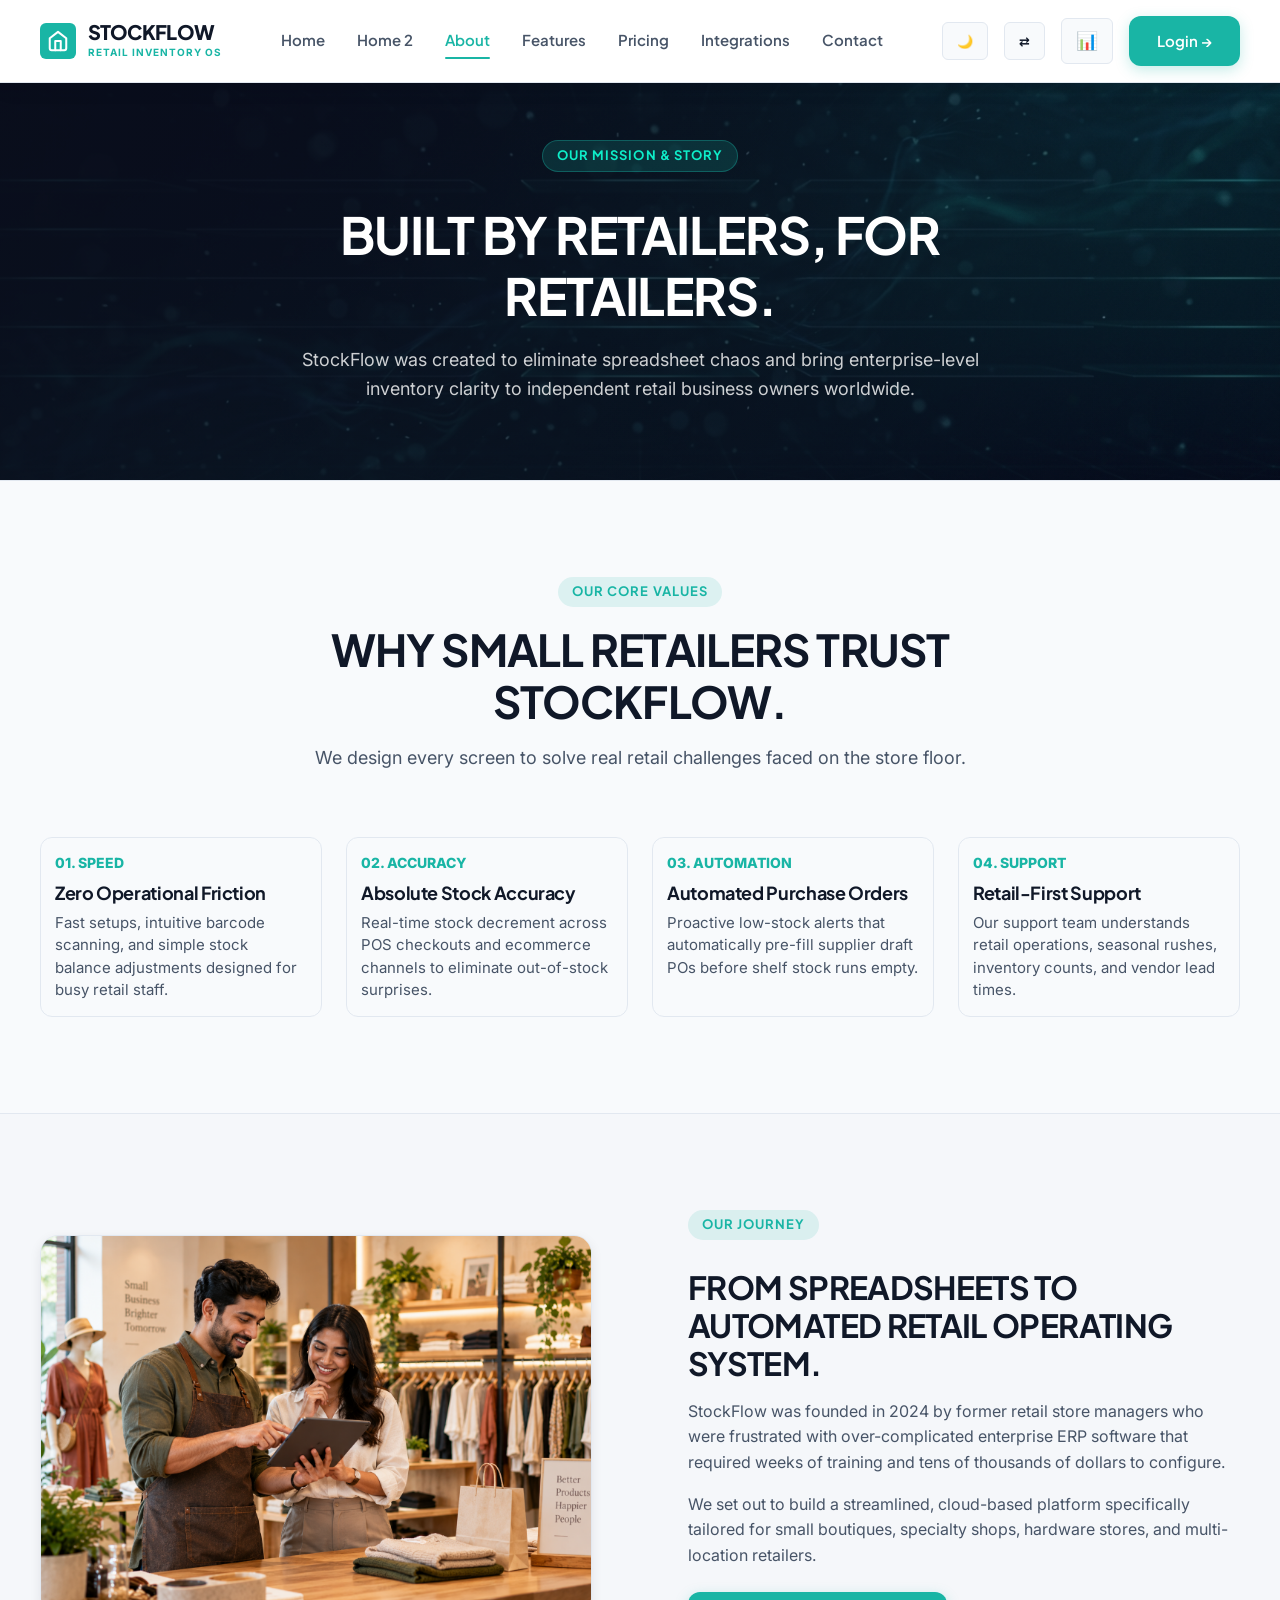
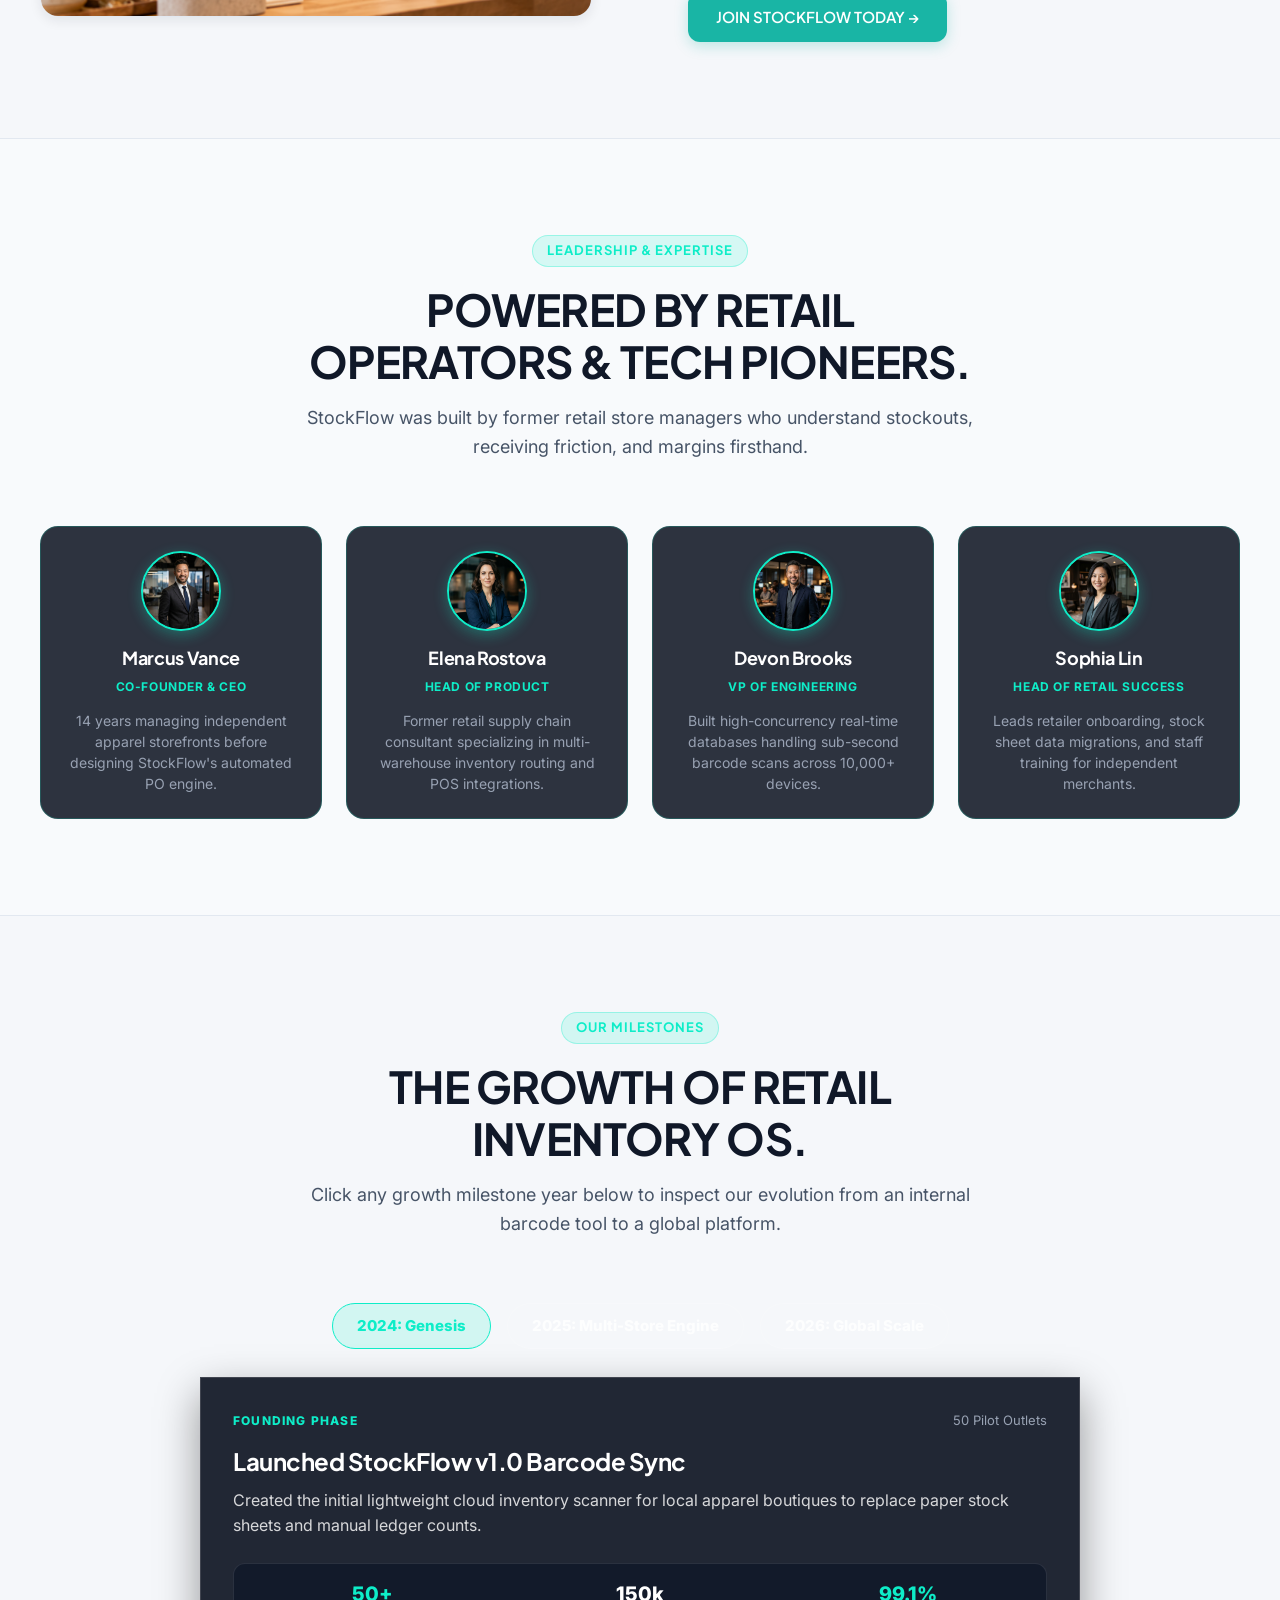
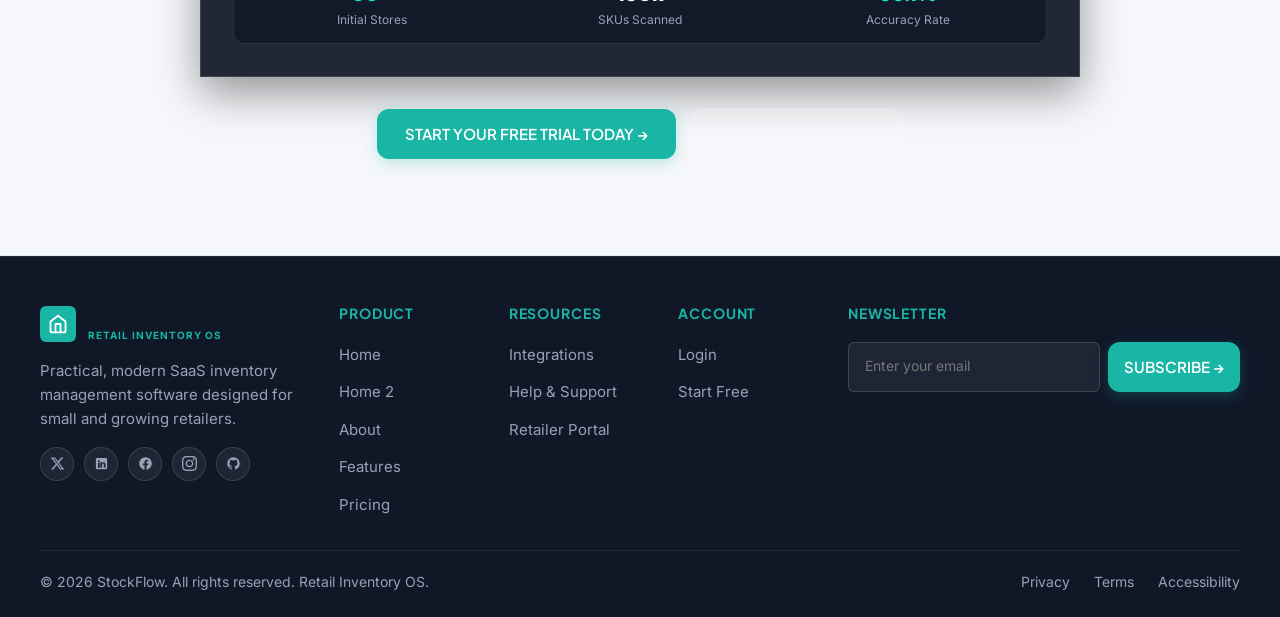
==== commit 6cc99603: "Update about.html section formatting" ====
--- a/about.html
+++ b/about.html
@@ -184,25 +184,7 @@
         StockFlow was created to eliminate spreadsheet chaos and bring enterprise-level inventory clarity to independent retail business owners worldwide.
       </p>
 
-      <!-- Stat Badges Row -->
-      <div style="display: flex; gap: 16px; justify-content: center; flex-wrap: wrap;" class="reveal reveal-scale">
-        <div style="background: rgba(255,255,255,0.08); backdrop-filter: blur(8px); border: 1px solid rgba(255,255,255,0.18); padding: 14px 24px; border-radius: var(--radius-md); min-width: 130px;">
-          <div style="font-size: 1.75rem; font-weight: 800; color: #0EEDC8;" data-counter="2400" data-suffix="+">2,400+</div>
-          <div style="font-size: 0.75rem; color: rgba(255,255,255,0.7); font-weight: 600; margin-top: 2px;">Active Stores</div>
-        </div>
-        <div style="background: rgba(255,255,255,0.08); backdrop-filter: blur(8px); border: 1px solid rgba(255,255,255,0.18); padding: 14px 24px; border-radius: var(--radius-md); min-width: 130px;">
-          <div style="font-size: 1.75rem; font-weight: 800; color: #0EEDC8;" data-counter="12" data-suffix="M+">12M+</div>
-          <div style="font-size: 0.75rem; color: rgba(255,255,255,0.7); font-weight: 600; margin-top: 2px;">SKUs Tracked</div>
-        </div>
-        <div style="background: rgba(255,255,255,0.08); backdrop-filter: blur(8px); border: 1px solid rgba(255,255,255,0.18); padding: 14px 24px; border-radius: var(--radius-md); min-width: 130px;">
-          <div style="font-size: 1.75rem; font-weight: 800; color: #0EEDC8;" data-counter="99.9" data-suffix="%" data-decimals="1">99.9%</div>
-          <div style="font-size: 0.75rem; color: rgba(255,255,255,0.7); font-weight: 600; margin-top: 2px;">Uptime SLA</div>
-        </div>
-        <div style="background: rgba(255,255,255,0.08); backdrop-filter: blur(8px); border: 1px solid rgba(255,255,255,0.18); padding: 14px 24px; border-radius: var(--radius-md); min-width: 130px;">
-          <div style="font-size: 1.75rem; font-weight: 800; color: #0EEDC8;" data-counter="14" data-suffix=" Countries">14 Countries</div>
-          <div style="font-size: 0.75rem; color: rgba(255,255,255,0.7); font-weight: 600; margin-top: 2px;">Global Reach</div>
-        </div>
-      </div>
+      
     </div>
   </section>
 
